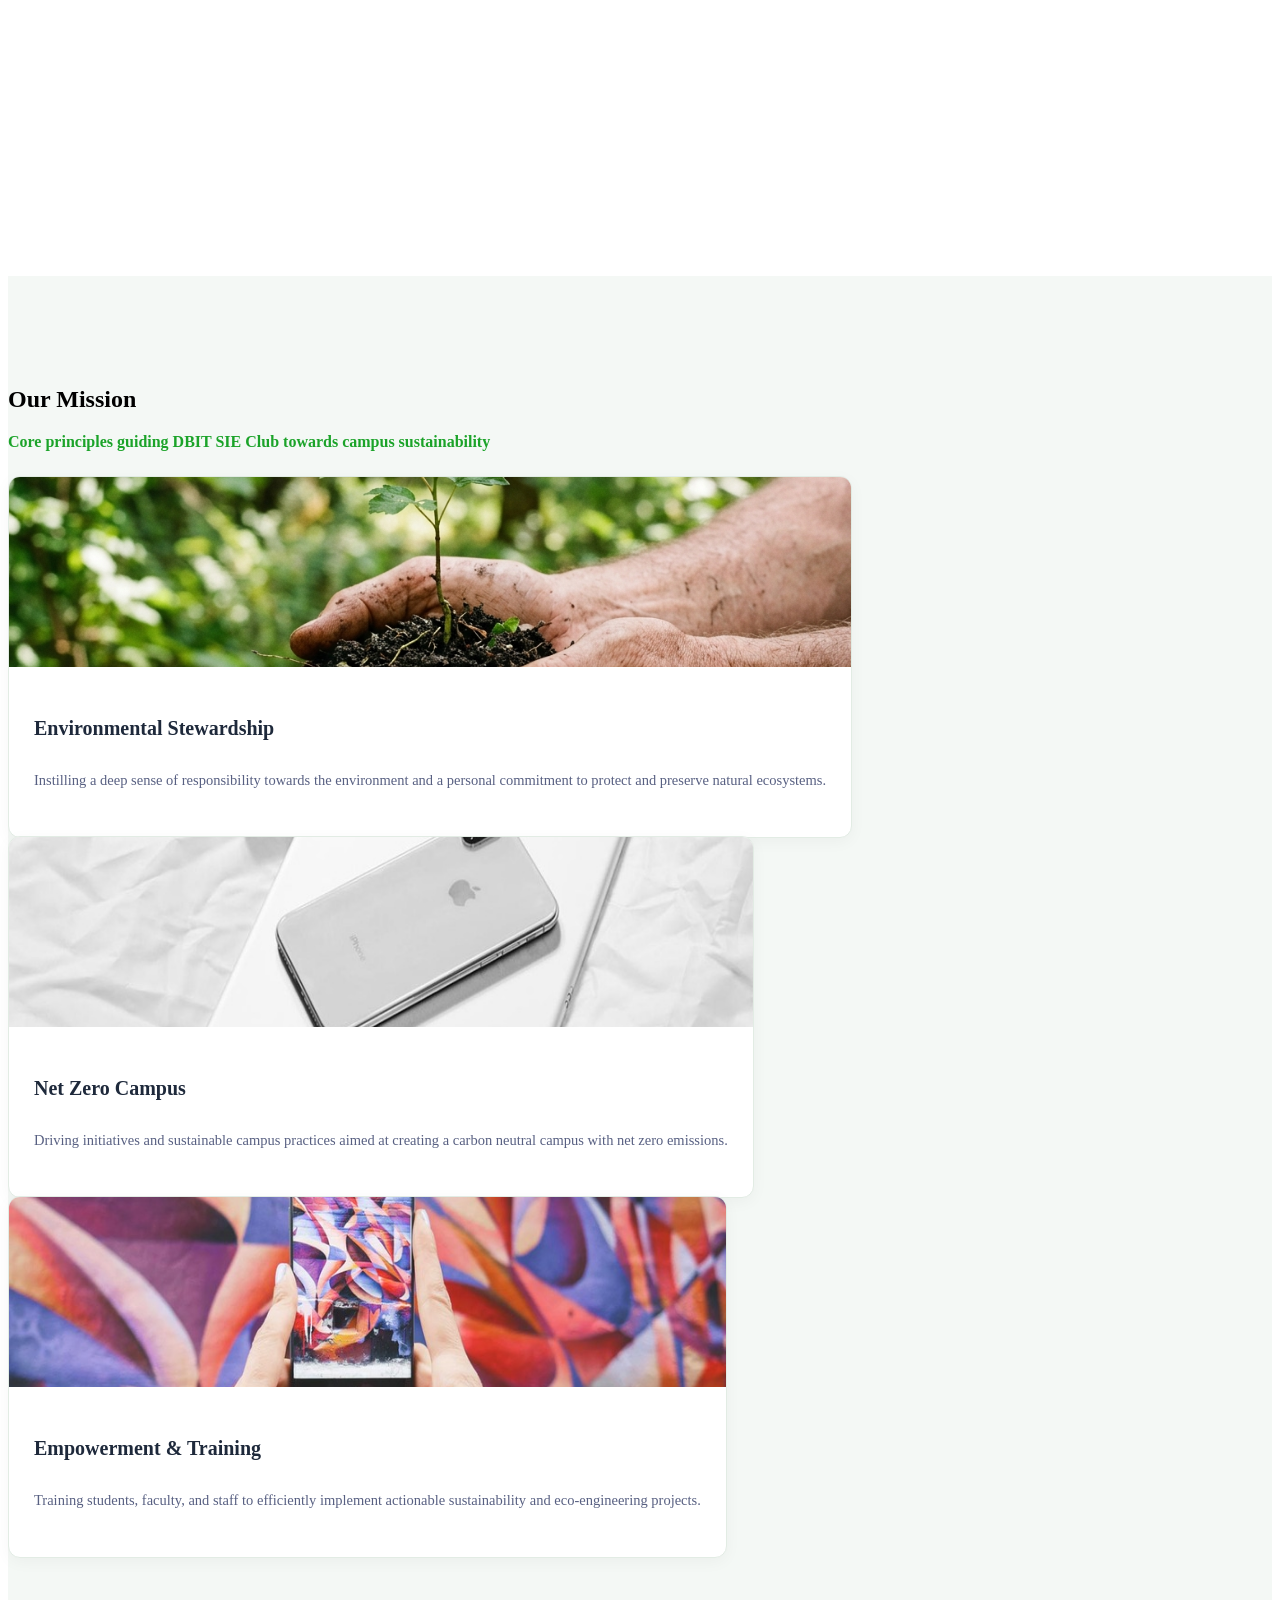
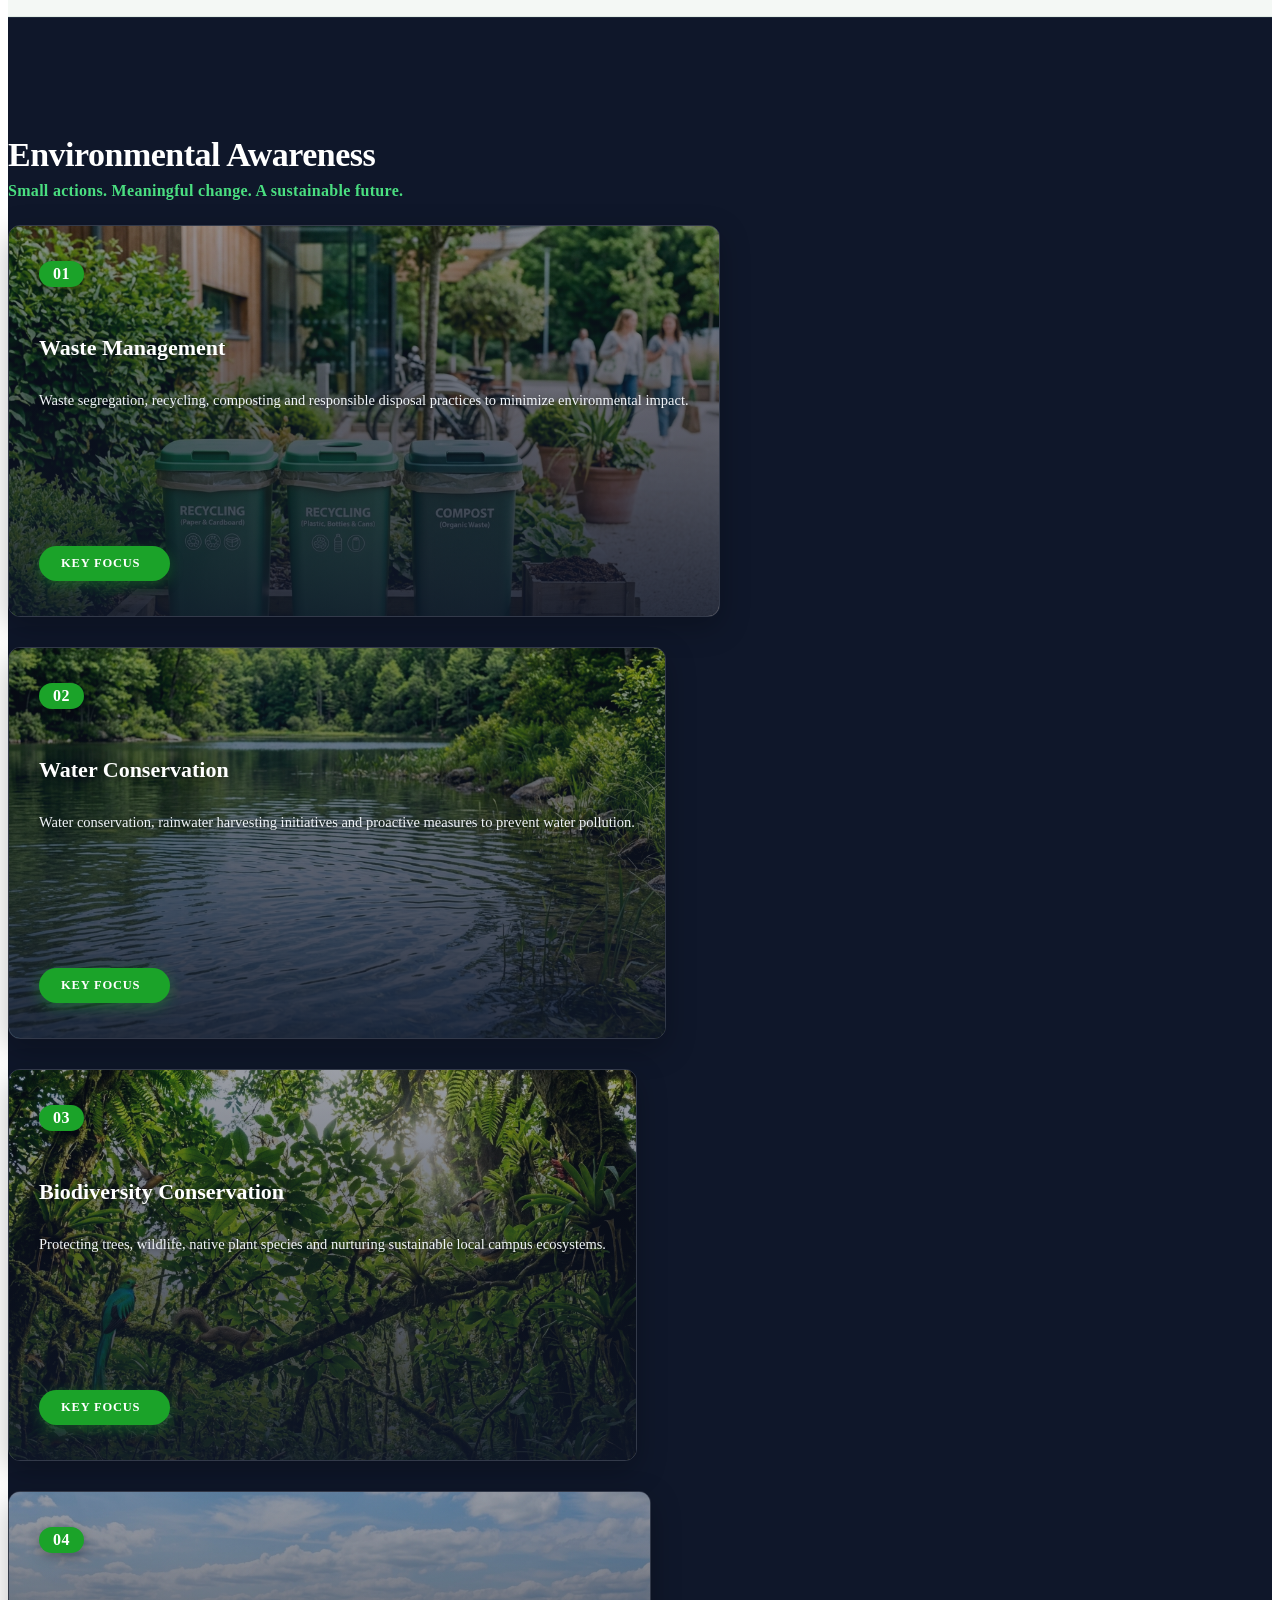
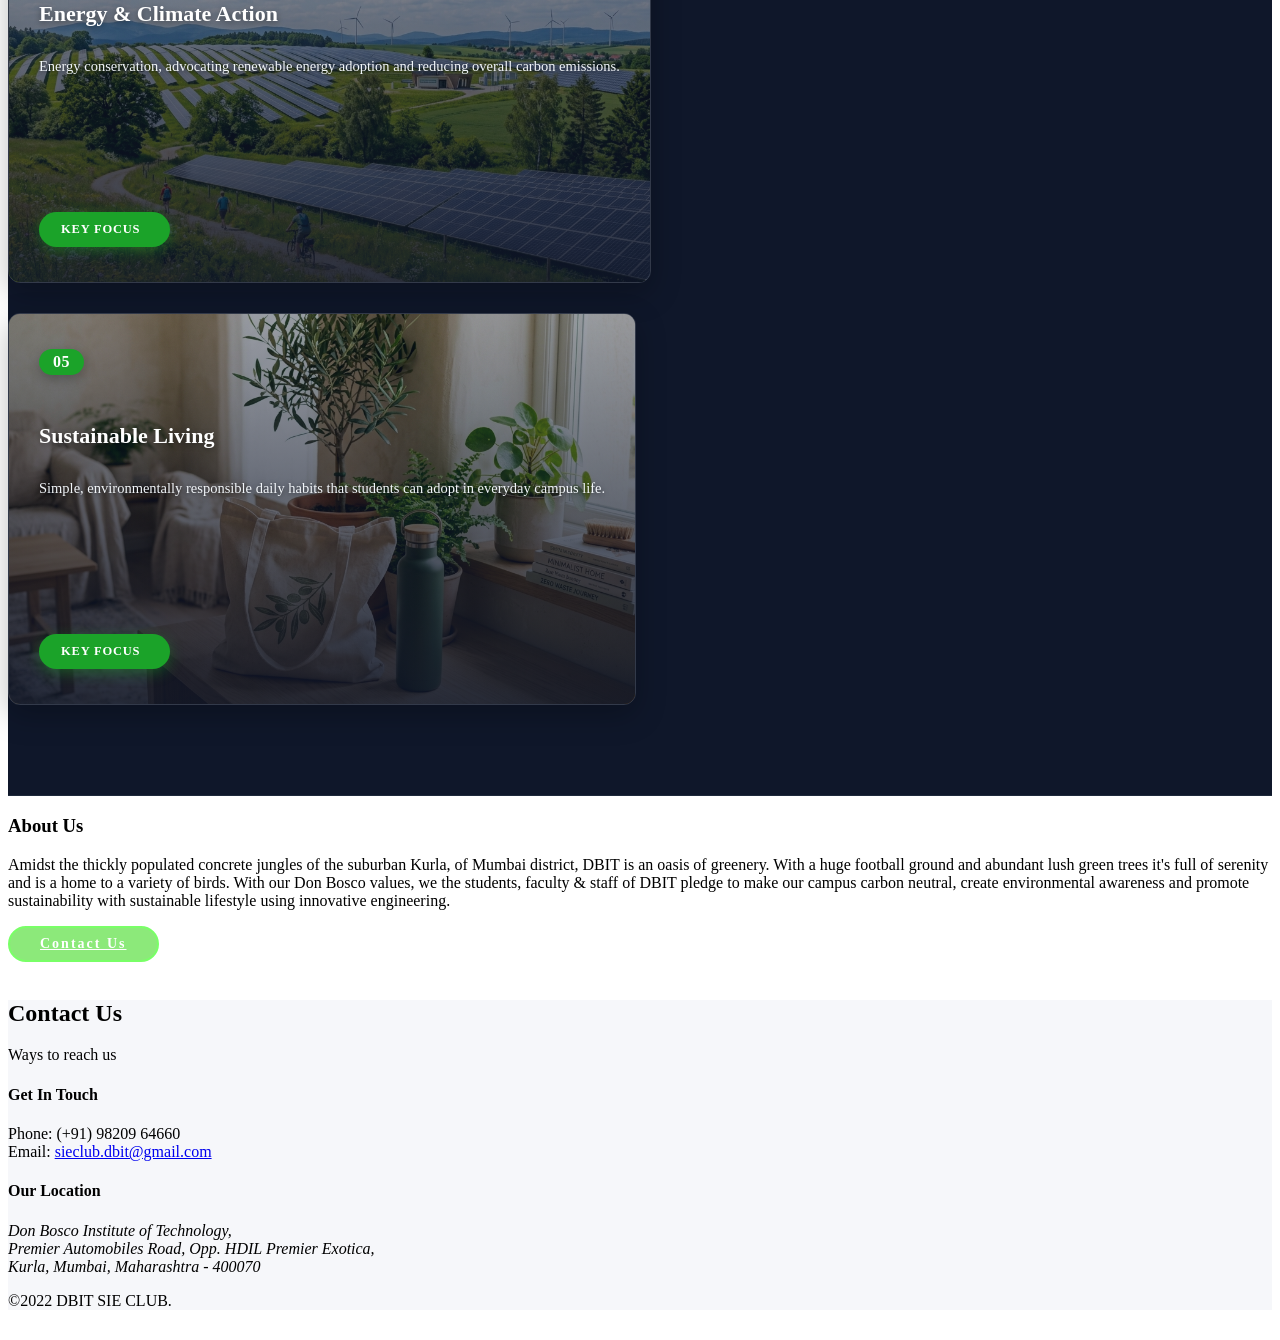
==== index.html @ 9385c391 "Add environmental awareness section and update SIE design" ====
<!doctype html>
<html lang="en">

<head>
    <meta charset="UTF-8">
    <meta http-equiv="X-UA-Compatible" content="IE=edge">
    <meta name="viewport" content="width=device-width, initial-scale=1">
    <meta name="description" content="Official Website of DBIT SIE, Don Bosco Institute of Technology, Mumbai" />
    <meta name="keywords"
        content="DBIT, SIE, sie , Don Bosco, Institute, Technology, Mumbai, Engineering, Social Innovation, Environment Club, Eco-Friendly Practices, Green Campus, Environmental Conservation" />

    <title>Home - DBIT SIE CLUB</title>

    <link rel="shortcut icon" type="image/ico" href="assets/img/Logo-sie.png" />

    <link rel="preconnect" href="https://fonts.googleapis.com">
    <link rel="preconnect" href="https://fonts.gstatic.com" crossorigin>
    <link href="https://fonts.googleapis.com/css2?family=Inter:wght@300;400;500;600;700&family=Outfit:wght@500;600;700;800&display=swap" rel="stylesheet">

    <link href="assets/css/plugins.css" rel="stylesheet">
    <link href="assets/css/plugins/bx-slider.css" rel="stylesheet">
    <link href="assets/css/theme.css" rel="stylesheet">
    <link href="assets/css/icons.css" rel="stylesheet">

    <link href="style.css" rel="stylesheet">
    <link href="assets/css/responsive.css" rel="stylesheet">

    <script src="assets/js/vendor/modernizr-2.8.3.min.js"></script>

</head>

<body class="home-three" data-spy="scroll" data-target=".mainmenu-area" data-offset="90">

    <div class="preeloader">
        <div class="preloader-spinner"></div>
    </div>

    <!--SCROLL TO TOP-->
    <a href="#scroolup" class="scrolltotop" aria-label="scroll to top button"><i class="fa fa-long-arrow-up"></i></a>

    <!--START TOP AREA-->
    <header class="top-area" id="home">
        <div class="header-top-area" id="scroolup">
            <!--MAINMENU AREA-->
            <div class="mainmenu-area" id="mainmenu-area">
                <div class="mainmenu-area-bg"></div>
                <nav class="navbar">
                    <div class="container">
                        <div class="row">
                            <div class="col-4 navbar-header">
                                <a href="#home" class="navbar-brand-logo">
                                    <img src="assets/img/sie-official-logo.png" alt="SIE DBIT Logo" class="nav-logo-img">
                                    <span class="nav-brand-text">SIE CLUB</span>
                                </a>
                            </div>
                            <div class="col-8 mainmenu-and-right-button ">
                                <div id="main-nav" class="stellarnav">
                                    <ul id="nav" class="nav navbar-nav">
                                        <li class="active"><a href="#home">Home</a></li>
                                        <li><a href="#awareness">Awareness</a></li>
                                        <li><a href="#about">About</a></li>
                                        <!-- <li><a href="#features">Service</a></li>
                                        <li><a href="#about">About Us</a></li>
                                        <li><a href="#pricing">Pricing</a></li>
                                        <li><a href="#news">Blog</a></li>
                                        <li><a href="#">Pages</a>
                                            <ul>
                                                <li><a href="blog.html">BLog</a></li>
                                                <li><a href="single-blog.html">Single Blog</a></li>
                                            </ul>
                                        </li> -->
                                    </ul>
                                </div>

                            </div>
                        </div>

                    </div>
                </nav>
            </div>
            <!--END MAINMENU AREA END-->
        </div>
        <div id="home" class="welcome-text-area white">
            <div class="area-bg"></div>
            <div class="welcome-area">
                <div class="container">
                    <div class="row flex-v-center">
                        <div class="col-md-7 col-lg-6 col-sm-12 col-xs-12">
                            <div class="welcome-text">
                                <div class="home-button mt60 mb40 xs-mt40 wow fadeInUp" data-wow-delay="0.2s">
                                    <img src="assets/img/DBIT.webp" alt="SevaTech Logo" style="width: 20%;">
                                    <!-- <a class="left" href="#">Get a Free Website Audit</a> -->
                                </div>
                                <h1 class="wow fadeInUp" data-wow-delay="0.3s" style="margin-bottom: 10px;">Social Innovation for Environment</h1>
                                <p class="wow fadeInUp" data-wow-delay="0.4s">To instill a sense of responsibility for the environment and a personal commitment to protect and preserve the environment.</p>

                            </div>
                        </div>
                    </div>
                </div>
                <div class="right-layer wow fadeInRight">
                    <img src="assets/img/home/home-mockup-3.png" alt="">
                </div>
            </div>
        </div>
    </header>
    <!--END TOP AREA-->

    <!--FEATURES TOP AREA-->
    <section class="features-top-area padding-top-100-70 wow fadeIn" id="features">
        <div class="container">
            <div class="row">
                <div class="col-md-8 col-lg-8 col-md-offset-2 col-lg-offset-2 col-sm-12 col-xs-12">
                    <div class="area-title text-center">
                        <h2>Our Mission</h2>
                        <p class="mission-subtitle">Core principles guiding DBIT SIE Club towards campus sustainability</p>
                    </div>
                </div>
            </div>
            <div class="row mission-grid">
                <div class="col-md-4 col-lg-4 col-sm-6 col-xs-12">
                    <div class="mission-card wow fadeInUp" data-wow-delay="0.1s">
                        <div class="mission-card-img">
                            <img src="assets/img/mission-stewardship-bg.png" alt="Environmental Stewardship - Plant Protection & Soil Care">
                        </div>
                        <div class="mission-card-body">
                            <h3 class="mission-pillar-title">Environmental Stewardship</h3>
                            <p class="mission-desc">Instilling a deep sense of responsibility towards the environment and a personal commitment to protect and preserve natural ecosystems.</p>
                        </div>
                    </div>
                </div>
                <div class="col-md-4 col-lg-4 col-sm-6 col-xs-12">
                    <div class="mission-card wow fadeInUp" data-wow-delay="0.2s">
                        <div class="mission-card-img">
                            <img src="assets/img/mission-netzero-campus.jpg" alt="Net Zero Campus - Carbon Neutral Green Campus">
                        </div>
                        <div class="mission-card-body">
                            <h3 class="mission-pillar-title">Net Zero Campus</h3>
                            <p class="mission-desc">Driving initiatives and sustainable campus practices aimed at creating a carbon neutral campus with net zero emissions.</p>
                        </div>
                    </div>
                </div>
                <div class="col-md-4 col-lg-4 col-sm-6 col-xs-12">
                    <div class="mission-card wow fadeInUp" data-wow-delay="0.3s">
                        <div class="mission-card-img">
                            <img src="assets/img/mission-training.jpg" alt="Empowerment & Training - Sustainability Projects & Training">
                        </div>
                        <div class="mission-card-body">
                            <h3 class="mission-pillar-title">Empowerment &amp; Training</h3>
                            <p class="mission-desc">Training students, faculty, and staff to efficiently implement actionable sustainability and eco-engineering projects.</p>
                        </div>
                    </div>
                </div>
            </div>
        </div>
    </section>
    <!--FEATURES TOP AREA END-->

    <!-- ENVIRONMENTAL AWARENESS SECTION -->
    <section class="awareness-area padding-top-100-70 wow fadeIn" id="awareness" aria-labelledby="awareness-title">
        <div class="container">
            <div class="row">
                <div class="col-md-8 col-lg-8 col-md-offset-2 col-lg-offset-2 col-sm-12 col-xs-12">
                    <div class="area-title text-center awareness-header">
                        <h2 id="awareness-title">Environmental Awareness</h2>
                        <p class="awareness-subtitle">Small actions. Meaningful change. A sustainable future.</p>
                    </div>
                </div>
            </div>
            <div class="row awareness-grid">
                <!-- 01 Waste Management -->
                <div class="col-md-4 col-sm-6 col-xs-12 awareness-col">
                    <div class="awareness-card wow fadeInUp" data-wow-delay="0.1s">
                        <div class="awareness-card-bg" style="background-image: url('assets/img/waste-management-bg.png');"></div>
                        <div class="awareness-card-overlay"></div>
                        <div class="awareness-card-top">
                            <span class="awareness-number">01</span>
                        </div>
                        <div class="awareness-content">
                            <h3 class="awareness-title">Waste Management</h3>
                            <p class="awareness-desc">Waste segregation, recycling, composting and responsible disposal practices to minimize environmental impact.</p>
                        </div>
                        <a href="#awareness-modal" class="awareness-footer awareness-modal-trigger" data-title="Waste Management" data-desc="Waste segregation, recycling, composting and responsible disposal practices to minimize environmental impact." data-actions="Source segregation into wet, dry &amp; e-waste|Campus organic waste composting initiative|E-waste collection &amp; recycling drives|Single-use plastic reduction policy">
                            <span>KEY FOCUS</span>
                            <i class="fa fa-long-arrow-right" aria-hidden="true"></i>
                        </a>
                    </div>
                </div>

                <!-- 02 Water Conservation -->
                <div class="col-md-4 col-sm-6 col-xs-12 awareness-col">
                    <div class="awareness-card wow fadeInUp" data-wow-delay="0.2s">
                        <div class="awareness-card-bg" style="background-image: url('assets/img/water-conservation-bg.png');"></div>
                        <div class="awareness-card-overlay"></div>
                        <div class="awareness-card-top">
                            <span class="awareness-number">02</span>
                        </div>
                        <div class="awareness-content">
                            <h3 class="awareness-title">Water Conservation</h3>
                            <p class="awareness-desc">Water conservation, rainwater harvesting initiatives and proactive measures to prevent water pollution.</p>
                        </div>
                        <a href="#awareness-modal" class="awareness-footer awareness-modal-trigger" data-title="Water Conservation" data-desc="Water conservation, rainwater harvesting initiatives and proactive measures to prevent water pollution." data-actions="Rainwater harvesting across campus buildings|Tap aerator installations to reduce flow wastage|Leakage reporting &amp; swift plumbing maintenance|Clean water protection &amp; pollution prevention">
                            <span>KEY FOCUS</span>
                            <i class="fa fa-long-arrow-right" aria-hidden="true"></i>
                        </a>
                    </div>
                </div>

                <!-- 03 Biodiversity Conservation -->
                <div class="col-md-4 col-sm-6 col-xs-12 awareness-col">
                    <div class="awareness-card wow fadeInUp" data-wow-delay="0.3s">
                        <div class="awareness-card-bg" style="background-image: url('assets/img/biodiversity-bg.png');"></div>
                        <div class="awareness-card-overlay"></div>
                        <div class="awareness-card-top">
                            <span class="awareness-number">03</span>
                        </div>
                        <div class="awareness-content">
                            <h3 class="awareness-title">Biodiversity Conservation</h3>
                            <p class="awareness-desc">Protecting trees, wildlife, native plant species and nurturing sustainable local campus ecosystems.</p>
                        </div>
                        <a href="#awareness-modal" class="awareness-footer awareness-modal-trigger" data-title="Biodiversity Conservation" data-desc="Protecting trees, wildlife, native plant species and nurturing sustainable local campus ecosystems." data-actions="Mapping and census of campus flora &amp; fauna|Nurturing native plant species &amp; green cover|Campus bird &amp; urban wildlife protection|Seasonal tree plantation &amp; soil care">
                            <span>KEY FOCUS</span>
                            <i class="fa fa-long-arrow-right" aria-hidden="true"></i>
                        </a>
                    </div>
                </div>

                <!-- 04 Energy & Climate Action -->
                <div class="col-md-6 col-sm-6 col-xs-12 awareness-col">
                    <div class="awareness-card wow fadeInUp" data-wow-delay="0.4s">
                        <div class="awareness-card-bg" style="background-image: url('assets/img/energy-climate-bg.png');"></div>
                        <div class="awareness-card-overlay"></div>
                        <div class="awareness-card-top">
                            <span class="awareness-number">04</span>
                        </div>
                        <div class="awareness-content">
                            <h3 class="awareness-title">Energy &amp; Climate Action</h3>
                            <p class="awareness-desc">Energy conservation, advocating renewable energy adoption and reducing overall carbon emissions.</p>
                        </div>
                        <a href="#awareness-modal" class="awareness-footer awareness-modal-trigger" data-title="Energy &amp; Climate Action" data-desc="Energy conservation, advocating renewable energy adoption and reducing overall carbon emissions." data-actions="Transition to energy-efficient LED campus lighting|Solar power generation &amp; renewable integration|Smart power management in classrooms &amp; labs|Promoting net-zero carbon campus habits">
                            <span>KEY FOCUS</span>
                            <i class="fa fa-long-arrow-right" aria-hidden="true"></i>
                        </a>
                    </div>
                </div>

                <!-- 05 Sustainable Living -->
                <div class="col-md-6 col-sm-6 col-xs-12 awareness-col">
                    <div class="awareness-card wow fadeInUp" data-wow-delay="0.5s">
                        <div class="awareness-card-bg" style="background-image: url('assets/img/sustainable-living-bg.png');"></div>
                        <div class="awareness-card-overlay"></div>
                        <div class="awareness-card-top">
                            <span class="awareness-number">05</span>
                        </div>
                        <div class="awareness-content">
                            <h3 class="awareness-title">Sustainable Living</h3>
                            <p class="awareness-desc">Simple, environmentally responsible daily habits that students can adopt in everyday campus life.</p>
                        </div>
                        <a href="#awareness-modal" class="awareness-footer awareness-modal-trigger" data-title="Sustainable Living" data-desc="Simple, environmentally responsible daily habits that students can adopt in everyday campus life." data-actions="Carrying reusable water bottles &amp; cloth bags|Digital-first paperless documentation practice|Walking &amp; public transportation promotion|Eco-conscious daily student habits">
                            <span>KEY FOCUS</span>
                            <i class="fa fa-long-arrow-right" aria-hidden="true"></i>
                        </a>
                    </div>
                </div>
            </div>
        </div>
    </section>
    <!-- ENVIRONMENTAL AWARENESS SECTION END -->

    <!-- AWARENESS DETAIL MODAL -->
    <div id="awareness-modal" class="awareness-modal-overlay" aria-hidden="true">
        <div class="awareness-modal-box">
            <button type="button" class="awareness-modal-close" aria-label="Close modal">&times;</button>
            <span class="awareness-modal-badge">SIE ACTION FOCUS</span>
            <h3 id="modal-topic-title" class="awareness-modal-title">Topic Title</h3>
            <p id="modal-topic-desc" class="awareness-modal-desc">Topic description...</p>
            <div class="awareness-modal-actions">
                <h4>Core Focus Areas:</h4>
                <ul id="modal-topic-actions-list">
                    <!-- Populated dynamically via JS -->
                </ul>
            </div>
            <div class="awareness-modal-footer">
                <button type="button" class="read-more awareness-modal-close-btn">Close Details</button>
            </div>
        </div>
    </div>
    <!-- AWARENESS DETAIL MODAL END -->

    <!--ABOUT AREA-->
    <section class="about-area padding-top sky-gray-bg wow fadeIn" id="about">
        <div class="about-bottom-area">
            <div class="container">
                <div class="row flex-v-center">
                    <div class="col-md-6 col-lg-6 col-sm-12 col-xs-12">
                        <div class="about-content xs-mb50">
                            <h3 class="mb30">About Us</h3>
                            <p> Amidst the thickly populated concrete jungles of
                                the suburban Kurla, of Mumbai district, DBIT is
                                an oasis of greenery. With a huge football ground
                                and abundant lush green trees it's full of serenity
                                and is a home to a variety of birds. With our Don
                                Bosco values, we the students, faculty & staff of
                                DBIT pledge to make our campus carbon neutral,
                                create environmental awareness and promote
                                sustainability with sustainable lifestyle using
                                innovative engineering.
                            </p>
                            <a href="mailto:sieclub.dbit@gmail.com" class="read-more mt30 inline-block">Contact Us</a>
                        </div>
                    </div>
                    <div class="col-md-6 col-xs-12">
                        <div class="about-mockup sm-mt50">
                            <img src="assets/img/about/about-5.png" alt="">
                        </div>
                    </div>
                </div>
            </div>
        </div>
    </section>
    <!--ABOUT AREA END-->

    <!--PRICING AREA AREA-->
    <!-- <section class="pricing-area padding-top wow fadeIn" id="pricing">
        <div class="container">
            <div class="row">
                <div class="col-md-6 col-lg-6 col-md-offset-3 col-lg-offset-3 col-sm-12 col-xs-12">
                    <div class="area-title text-center">
                        <h2>Simple Pricing</h2>
                        <p>Over 55% of returns are in-effect just exchanges. Identify these opportunities in customer
                            behavior.</p>
                    </div>
                </div>
            </div>
            <div class="row">
                <div class="col-md-4 col-lg-4 col-sm-6 col-xs-12">
                    <div class="single-price-three sm-mb30 xs-mb30 wow fadeInUp" data-wow-delay="0.1s">
                        <div class="price-hidding">
                            <h3>Basic</h3>
                        </div>
                        <div class="price-rate">
                            <h3 class="font42">$49.99
                                <sub>/month</sub>
                            </h3>
                        </div>
                        <div class="price-details mb20">
                            <ul>
                                <li><i class="fa fa-check"></i> 120 Key Words Optimized</li>
                                <li><i class="fa fa-check"></i> Keyword Research and Analysis</li>
                                <li><i class="fa fa-check"></i> 24/7 Support Team</li>
                                <li><i class="fa fa-check"></i> OKR Program Reports</li>
                                <li><i class="fa fa-check"></i> Web site Analysis</li>
                                <li><i class="fa fa-check"></i> Content Optimization</li>
                            </ul>
                        </div>
                        <div class="price-button font14">
                            <a href="#" class="purchase-button">Get Started</a>
                        </div>
                    </div>
                </div>
                <div class="col-md-4 col-lg-4 col-sm-6 col-xs-12">
                    <div class="single-price-three sm-mb30 xs-mb30 wow fadeInUp" data-wow-delay="0.2s">
                        <div class="price-hidding">
                            <h3>Standard</h3>
                        </div>
                        <div class="price-rate">
                            <h3 class="font42">$29.99
                                <sub>/month</sub>
                            </h3>
                        </div>
                        <div class="price-details mb20">
                            <ul>
                                <li><i class="fa fa-check"></i> 120 Key Words Optimized</li>
                                <li><i class="fa fa-check"></i> Keyword Research and Analysis</li>
                                <li><i class="fa fa-check"></i> 24/7 Support Team</li>
                                <li><i class="fa fa-check"></i> OKR Program Reports</li>
                                <li><i class="fa fa-check"></i> Web site Analysis</li>
                                <li><i class="fa fa-check"></i> Content Optimization</li>
                            </ul>
                        </div>
                        <div class="price-button font14">
                            <a href="#" class="purchase-button">Get Started</a>
                        </div>
                    </div>
                </div>
                <div class="col-md-4 col-lg-4 col-sm-6 col-xs-12">
                    <div class="single-price-three wow fadeInUp" data-wow-delay="0.1s">
                        <div class="price-hidding">
                            <h3>Business</h3>
                        </div>
                        <div class="price-rate">
                            <h3 class="font42">$49.99
                                <sub>/month</sub>
                            </h3>
                        </div>
                        <div class="price-details mb20">
                            <ul>
                                <li><i class="fa fa-check"></i> 120 Key Words Optimized</li>
                                <li><i class="fa fa-check"></i> Keyword Research and Analysis</li>
                                <li><i class="fa fa-check"></i> 24/7 Support Team</li>
                                <li><i class="fa fa-check"></i> OKR Program Reports</li>
                                <li><i class="fa fa-check"></i> Web site Analysis</li>
                                <li><i class="fa fa-check"></i> Content Optimization</li>
                            </ul>
                        </div>
                        <div class="price-button font14">
                            <a href="#" class="purchase-button">Get Started</a>
                        </div>
                    </div>
                </div>
                <div class="col-md-4 col-lg-4 col-sm-6 col-xs-12 visible-sm">
                    <div class="single-price-three wow fadeInUp" data-wow-delay="0.2s">
                        <div class="price-hidding">
                            <h3>Premium</h3>
                        </div>
                        <div class="price-rate">
                            <h3 class="font42">$99.99
                                <sub>/month</sub>
                            </h3>
                        </div>
                        <div class="price-details mb20">
                            <ul>
                                <li><i class="fa fa-check"></i> 120 Key Words Optimized</li>
                                <li><i class="fa fa-check"></i> Keyword Research and Analysis</li>
                                <li><i class="fa fa-check"></i> 24/7 Support Team</li>
                                <li><i class="fa fa-check"></i> OKR Program Reports</li>
                                <li><i class="fa fa-check"></i> Web site Analysis</li>
                                <li><i class="fa fa-check"></i> Content Optimization</li>
                            </ul>
                        </div>
                        <div class="price-button font14">
                            <a href="#" class="purchase-button">Get Started</a>
                        </div>
                    </div>
                </div>
            </div>
        </div>
    </section> -->
    <!--PRICING AREA AREA END-->



    <!--BLOG AREA-->
    <!-- <section class="blog-area padding-100-50 wow fadeIn" id="news">
        <div class="container">
            <div class="row">
                <div class="col-md-6 col-lg-6 col-md-offset-3 col-lg-offset-3 col-sm-12 col-xs-12">
                    <div class="area-title text-center">
                        <h2>Our Projects</h2>
                        <p>These are some of the projects we undertook as volunteers</p>
                    </div>
                </div>
            </div>
            <div class="row">
                <div class="col-md-6 col-lg-6 col-sm-12 col-xs-12">
                    <div class="single-blog-item mb50 shadow">
                        <div class="blog-thumb">
                            <img src="assets/img/ywca.webp" alt="YWCA">

                        </div>
                        <div class="blog-details padding30">
                            <p class="blog-meta font12"><span>Mobile App Development</span></p>
                            <h3 class="blog-title mt10" style="margin-bottom: 5px;"><span>YWCA of Bombay - Official
                                    App</span></h3>
                            <a href='https://play.google.com/store/apps/details?id=com.sevatech.ywca&pcampaignid=pcampaignidMKT-Other-global-all-co-prtnr-py-PartBadge-Mar2515-1'
                                target="_blank"><img alt='Get it on Google Play'
                                    src='https://play.google.com/intl/en_us/badges/static/images/badges/en_badge_web_generic.png'
                                    style="width: 40%;margin: 0;" /></a>
                        </div>
                    </div>
                </div>
                <div class="col-md-6 col-lg-6 col-sm-12 col-xs-12">
                    <div class="single-blog-item mb50 shadow">
                        <div class="blog-thumb">
                            <img src="assets/img/shelterSS.webp" alt="Shelter Don Bosco">
                        </div>
                        <div class="blog-details padding30">
                            <p class="blog-meta font12"><span>Website Development</span></p>
                            <h3 class="blog-title mt10"><span>Shelter Don Bosco - Official Website</span></h3>
                            <a href="http://shelterdonbosco.org/" target="_blank">
                                <span class="read-more">Visit Website</span></a>
                        </div>
                    </div>
                </div>

            </div>
            <div class="row">
                <div class="col-md-6 col-lg-6 col-sm-12 col-xs-12">
                    <div class="single-blog-item mb50 shadow">
                        <div class="blog-thumb">
                            <img src="assets/img/apbct.webp" alt="Shelter Don Bosco">
                        </div>
                        <div class="blog-details padding30">
                            <p class="blog-meta font12"><span>Website Development</span></p>
                            <h3 class="blog-title mt10"><span>Anti Plastic Brigade - Official Website</span></h3>
                            <a href="https://anti-plasticbrigade.com/" target="_blank"><span class="read-more">Visit
                                    Website</span></a>
                        </div>
                    </div>
                </div>
                <div class="col-md-6 col-lg-6 col-sm-12 col-xs-12">
                    <div class="single-blog-item mb50 shadow">
                        <div class="blog-thumb">
                            <img src="assets/img/aakar.webp" alt="Shelter Don Bosco">
                        </div>
                        <div class="blog-details padding30">
                            <p class="blog-meta font12"><span>Website Development</span></p>
                            <h3 class="blog-title mt10"><span>Aakar Mumbai NGO - Official Website</span></h3>
                            <a href="https://aakarmumbai.org/" target="_blank"><span class="read-more">Visit
                                    Website</span></a>
                        </div>
                    </div>
                </div>

            </div>
        </div>
    </section> -->



    <!--BLOG AREA END-->

    <!--CLIENT AREA-->
    <!-- <section class="client-area padding-bottom wow fadeIn">
        <div class="container">
            <div class="row">
                <div class="col-md-8 col-lg-8 col-md-offset-2 col-lg-offset-2 col-sm-12 col-xs-12">
                    <div class="area-title text-center">
                        <p>Proudly worked with</p>
                    </div>
                </div>
            </div>
            <div class="row">
                <div class="col-md-12">
                    <div class="client-list client-slider">
                        <div class="single-client"><img src="assets/img/client/client-6.webp" alt=""></div>
                        <div class="single-client"><img src="assets/img/client/client-7.webp" alt=""></div>
                        <div class="single-client"><img src="assets/img/client/client-8.webp" alt=""></div>
                        <div class="single-client"><img src="assets/img/client/client-9.webp" alt=""></div>
                        <div class="single-client"><img src="assets/img/client/client-10.webp" alt=""></div>
                        <div class="single-client"><img src="assets/img/client/client-11.webp" alt=""></div>
                        <div class="single-client"><img src="assets/img/client/client-12.webp" alt=""></div>
                        <div class="single-client"><img src="assets/img/client/client-13.webp" alt=""></div>
                    </div>
                </div>
            </div>
        </div>
    </section> -->
    <!--CLIENT AREA END-->

    <!--FOOER AREA-->
    <footer class="footer-area sky-gray-bg relative wow fadeIn white">
        <div class="area-bg"></div>
        <div class="footer-top-area section-padding relative">
            <div class="area-bg"></div>
            <div class="container">
                <div class="row">
                    <div class="col-md-6 col-lg-6 col-md-offset-3 col-lg-offset-3 col-sm-12 col-xs-12">
                        <div class="area-title text-center">
                            <h2>Contact Us</h2>
                            <p>Ways to reach us</p>
                        </div>
                    </div>
                </div>
                <div class="row text-center">
                    <div class="col-sm-6">
                        <div class="contact-detail-box">
                            <i class="fa fa-th fa-3x text-colored" style="margin-bottom: 20px;"></i>
                            <h4>Get In Touch</h4>
                            Phone: (+91) 98209 64660<br>
                            Email: <a href="mailto:sieclub.dbit@gmail.com" class="text-muted">sieclub.dbit@gmail.com</a>
                        </div>
                    </div><!-- end col -->

                    <div class="col-sm-6">
                        <div class="contact-detail-box">
                            <i class="fa fa-map-marker fa-3x text-colored" style="margin-bottom: 20px;"></i>
                            <h4>Our Location</h4>

                            <address>
                            
                                Don Bosco Institute of Technology, <br>
                                Premier Automobiles Road, Opp. HDIL Premier Exotica, <br>
                                Kurla, Mumbai, Maharashtra - 400070<br>
                            </address>
                        </div>
                    </div><!-- end col -->

                    <!-- <div class="col-sm-4">
                        <div class="contact-detail-box">
                            <i class="fa fa-book fa-3x text-colored" style="margin-bottom: 20px;"></i>
                            <h4>24x7 Support</h4>

                            <p>Industry's standard dummy text.</p>
                            <h4 class="text-muted">1234 567 890</h4>
                        </div>
                    </div> -->

                </div>
                <div class="row">
                    <div class="col-md-8 col-md-offset-2">

                    </div>
                </div>
            </div>
        </div>
        <div class="footer-bottom-area">
            <div class="container">
                <!-- <div class="row" style="padding-top: 50px;">
                    <div class="col-md-4 col-xs-12 sm-center xs-center sm-mb50 xs-mb50">
                        <div class="footer-logo mb50">
                            <a href="#"><img src="assets/img/2.webp" alt=""></a>
                        </div>
                        <div class="footer-about">
                            <p><b>Improving Lives through Technology!</b></p>
                            <p>At DBIT SevaTech we provide technology services that will take your
                                organization to newer heights.</p>
                        </div>
                    </div>
                    <div class="col-md-7 col-md-offset-1 col-xs-12">
                        <div class="row">
                            <div class="col-md-4 col-sm-4 col-xs-12">
                                <div class="single-footer-widget">
                                    <h4>Pages</h4>
                                    <ul>
                                        <li><a href="#">How we work</a></li>
                                        <li><a href="#">About us</a></li>
                                        <li><a href="#">Contact us</a></li>
                                        <li><a href="#">Media</a></li>
                                    </ul>
                                </div>
                            </div>
                            <div class="col-md-4 col-sm-4 col-xs-12">
                                <div class="single-footer-widget">
                                    <h4>Service</h4>
                                    <ul>
                                        <li><a href="#">Content Writing</a></li>
                                        <li><a href="#">Link Building</a></li>
                                        <li><a href="#">Content Optimization</a></li>
                                        <li><a href="#">Keyword Planning</a></li>
                                        <li><a href="#">Website analysis</a></li>
                                    </ul>
                                </div>
                            </div>
                            <div class="col-md-4 col-sm-4 col-xs-12">
                                <div class="single-footer-widget">
                                    <h4>Legal</h4>
                                    <ul>
                                        <li><a href="#">Terms of Service</a></li>
                                        <li><a href="#">Security Policy</a></li>
                                        <li><a href="#">Privacy Policy</a></li>
                                        <li><a href="#">Media</a></li>
                                    </ul>
                                </div>
                            </div>
                        </div>
                    </div>
                </div> -->
                <div class="row" style="margin-bottom: 30px;">
                    <div class="col-md-12">
                        <div class="footer-copyright center">
                            <p>&copy;2022 DBIT SIE CLUB.</p>
                        </div>
                    </div>
                </div>
            </div>
        </div>
    </footer>
    <!--FOOER AREA END-->

    <!--====== SCRIPTS JS ======-->
    <script src="assets/js/vendor/jquery-1.12.4.min.js"></script>
    <!-- <script src="https://code.jquery.com/jquery-3.6.0.slim.min.js"></script> -->
    <script src="assets/js/vendor/bootstrap.min.js"></script>

    <!--====== PLUGINS JS ======-->
    <script src="assets/js/vendor/jquery.easing.1.3.js"></script>
    <script src="assets/js/vendor/jquery-migrate-1.2.1.min.js"></script>
    <script src="assets/js/vendor/jquery.appear.js"></script>
    <script src="assets/js/owl.carousel.min.js"></script>
    <script src="assets/js/swiper.min.js"></script>
    <script src="assets/js/jquery.bxslider.min.js"></script>
    <script src="assets/js/jquery.parallax-scroll.js"></script>
    <script src="assets/js/stellar.js"></script>
    <script src="assets/js/wow.min.js"></script>
    <script src="assets/js/stellarnav.min.js"></script>
    <script src="assets/js/placeholdem.min.js"></script>
    <script src="assets/js/jquery.sticky.js"></script>

    <!--===== ACTIVE JS=====-->
    <script src="assets/js/main.js"></script>
    <script>
        $(document).on('ready', function () {
            $('.testimonials-slider .slider').bxSlider({
                // adaptiveHeight: true,
                auto: false,
                controls: true,
                nextText: '<i class="fa fa-long-arrow-right"></i>',
                prevText: '<i class="fa fa-long-arrow-left"></i>',
                mode: 'fade',
                pause: 3000,
                speed: 500,
                pager: true,
                pagerCustom: '#testimonials-slider-pager'
            });
        })

        // Environmental Awareness Modal Interaction
        document.addEventListener('DOMContentLoaded', function () {
            var triggers = document.querySelectorAll('.awareness-modal-trigger');
            var modal = document.getElementById('awareness-modal');
            if (!modal) return;

            var modalTitle = document.getElementById('modal-topic-title');
            var modalDesc = document.getElementById('modal-topic-desc');
            var modalList = document.getElementById('modal-topic-actions-list');
            var closeBtns = document.querySelectorAll('.awareness-modal-close, .awareness-modal-close-btn');

            triggers.forEach(function (btn) {
                btn.addEventListener('click', function (e) {
                    e.preventDefault();
                    var title = btn.getAttribute('data-title');
                    var desc = btn.getAttribute('data-desc');
                    var actionsRaw = btn.getAttribute('data-actions') || '';
                    var actions = actionsRaw.split('|');

                    if (modalTitle) modalTitle.textContent = title;
                    if (modalDesc) modalDesc.textContent = desc;

                    if (modalList) {
                        modalList.innerHTML = '';
                        actions.forEach(function (act) {
                            if (act.trim()) {
                                var li = document.createElement('li');
                                li.innerHTML = '<i class="fa fa-check-circle" aria-hidden="true"></i> <span>' + act.trim() + '</span>';
                                modalList.appendChild(li);
                            }
                        });
                    }

                    modal.classList.add('active');
                    modal.setAttribute('aria-hidden', 'false');
                });
            });

            closeBtns.forEach(function (btn) {
                btn.addEventListener('click', function () {
                    modal.classList.remove('active');
                    modal.setAttribute('aria-hidden', 'true');
                });
            });

            modal.addEventListener('click', function (e) {
                if (e.target === modal) {
                    modal.classList.remove('active');
                    modal.setAttribute('aria-hidden', 'true');
                }
            });
        });
    </script>
</body>

</html>
---- style.css ----
/*--------------------------------------------------------------------------------------

----------------------------------------------------------------------------------------
    1. TOP AREA
        2.1. WELCOME TEXT AREA
    2. ABOUT AREA
    3. SERVICE AREA
    4. CLIENT AREA
    5. TESTMONIAL AREA
    6. PRICE AERA
    7. BLOG AREA
    8. CONTACT AREA
    9. FOOTER AREA
    10. SCROLL TO TOP AREA
    11. BLOG PAGE
    12. HOME TWO
    13. TESTMONIAL STYLE TWO
----------------------------------------------------------------------------------------*/
/*----------------------------
    1.1. WELCOME TEXT AREA
------------------------------*/

.welcome-text-area .area-bg::before {
    background: url(assets/img/home/01.webp) no-repeat scroll top right / cover;
    width: 50%;
    left: auto;
    right: 0;
}

.right-layer {
    position: absolute;
    width: 39%;
}

.home-two .welcome-text h1 {
    font-size: 58px;
    letter-spacing: 0;
}

/*---------------------------
    2. ABOUT AREA
----------------------------*/


.about-area .area-bg {
    background: rgba(0, 0, 0, 0) url("assets/img/home/02.webp") no-repeat scroll left top / 50% auto;
}

.about-content ul {
    list-style: outside none none;
    margin: 0;
    padding: 0;
}

.about-content ul li {
    margin-bottom: 20px;
    padding-left: 50px;
    position: relative;
}

.about-content ul li i {
    background: rgba(41, 59, 167, 0.3) none repeat scroll 0 0;
    border-radius: 50%;
    color: #ffffff;
    height: 30px;
    left: 0;
    padding-top: 6px;
    position: absolute;
    text-align: center;
    top: 5px;
    width: 30px;
}

.read-more {
    background: #8ce97a none repeat scroll 0 0;
    border: 2px solid #79ff67;
    border-radius: 50px;
    color: #ffffff;
    display: inline-block;
    font-size: 14px;
    font-weight: 700;
    letter-spacing: 2px;
    padding: 8px 30px;
    text-transform: capitalize;
}

.read-more:hover {
    background: #ffffff none repeat scroll 0 0;
    color: #2b2b2b;
}

/*--------------------------------
    3. SERVICE AREA
---------------------------------*/
.box-img-icon {
    height: 70px;
    width: 70px;
}

.box-img-icon img {
    max-height: 100%;
    max-width: 100%;
}

/*---------------------------
    4. CLIENT AREA
---------------------------*/
.client-area .area-title {
    margin-bottom: 30px;
}

.client-slider.owl-carousel .owl-item img {
    margin: 0 auto;
    max-width: 100%;
    width: auto;
}

.single-client {
    -webkit-box-align: center;
    -ms-flex-align: center;
    align-items: center;
    display: -webkit-box;
    display: -ms-flexbox;
    display: flex;
    height: 70px;
}

.client-slider .owl-nav > div,
.blog-slider .owl-nav > div {
    background: #334d88 none repeat scroll 0 0;
    border-radius: 50%;
    color: #fff;
    display: inline-block;
    font-size: 20px;
    height: 35px;
    left: 0;
    opacity: 0;
    padding-top: 4px;
    position: absolute;
    text-align: center;
    top: 50%;
    -webkit-transform: translateY(-50%);
    transform: translateY(-50%);
    -webkit-transition: all 0.3s ease 0s;
    transition: all 0.3s ease 0s;
    width: 35px;
}

.client-slider .owl-nav > div.owl-next,
.blog-slider .owl-nav > div.owl-next {
    left: auto;
    right: 0;
}

.client-slider .owl-nav > div:hover,
.blog-slider .owl-nav > div:hover {
    background: #ff7467 none repeat scroll 0 0;
}

.client-slider:hover .owl-nav > div,
.blog-slider:hover .owl-nav > div {
    opacity: 1;
}

/*---------------------------------
    5. TESTMONIAL AREA
----------------------------------*/

.testmonial-area .area-bg {
    background: rgba(0, 0, 0, 0) url("assets/img/home/03.webp") no-repeat scroll right top / 22% auto;
}

.single-testmonial-two {
    background: #ffffff none repeat scroll 0 0;
    border-radius: 10px;
    -webkit-box-shadow: 0 0 15px #f7f7fc;
    box-shadow: 0 0 15px #f7f7fc;
    margin: 5px 0;
    padding: 20px;
    position: relative;
    text-align: left !important;
}

.testmonial-quote {
    bottom: 20px;
    position: absolute;
    right: 20px;
}

.testmonial-quote::after {
    color: #FF7467;
    font-family: fontawesome;
    font-size: 41px;
    line-height: 1;
    opacity: 0.5;
    position: absolute;
    bottom: 16px;
    content: "\f10e";
    right: 20px;
}

.author-name-image {
    display: -webkit-box;
    display: -ms-flexbox;
    display: flex;
    -webkit-box-orient: vertical;
    -webkit-box-direction: normal;
    -ms-flex-direction: column;
    flex-direction: column;
    height: 80px;
    -webkit-box-pack: center;
    -ms-flex-pack: center;
    justify-content: center;
    padding-left: 90px;
}

.author-img {
    border-radius: 50%;
    height: 70px;
    left: 0;
    overflow: hidden;
    position: absolute;
    top: 0;
    width: 70px;
}

.author-name-image h4 {
    margin-bottom: 0;
}

.testmonial-slider.owl-carousel {
    overflow: hidden;
}

.testmonial-area .owl-nav > div {
    background: #334d88 none repeat scroll 0 0;
    border-radius: 50%;
    color: #ffffff;
    font-size: 30px;
    height: 40px;
    left: -30px;
    opacity: 0;
    padding-top: 4px;
    position: absolute;
    text-align: center;
    top: 30%;
    -webkit-transition: all 0.3s ease 0s;
    transition: all 0.3s ease 0s;
    visibility: hidden;
    width: 40px;
}

.testmonial-area .owl-nav > div.owl-next {
    left: auto;
    right: -30px;
}

.testmonial-area .owl-nav > div:hover {
    background: #FF7467 none repeat scroll 0 0;
}

.owl-carousel:hover .owl-nav > div.owl-next {
    opacity: 1;
    right: 0;
    visibility: visible;
}

.owl-carousel:hover .owl-nav > div.owl-prev {
    left: 0;
    opacity: 1;
    visibility: visible;
}

/*.testmonial-area .owl-controls {
    height: 20px;
    margin-top: 30px;
}*/

.testmonial-area .owl-dots {
    left: 50%;
    position: absolute;
    -webkit-transform: translateX(-50%);
    transform: translateX(-50%);
}

.testmonial-area .owl-dots > div {
    border: 1px solid #586082;
    border-radius: 50%;
    display: inline-block;
    height: 15px;
    margin: 0 5px;
    -webkit-transition: all 0.3s ease 0s;
    transition: all 0.3s ease 0s;
    width: 15px;
}

.testmonial-area .owl-dots > div.active {
    background: #FF7467 none repeat scroll 0 0;
    border-color: #FF7467;
}

/*---------------------------------
    6. PRICE AERA
-----------------------------------*/

.single-price-two {
    background: #ffffff none repeat scroll 0 0;
    opacity: 0.5;
    padding: 30px;
    position: relative;
    -webkit-transition: all 0.3s ease 0s;
    transition: all 0.3s ease 0s;
    width: 300px;
}

.owl-item.center.active .single-price-two {
    -webkit-box-shadow: 0 0 20px #f8f8fc;
    box-shadow: 0 0 20px #f8f8fc;
    opacity: 1;
    z-index: 9;
    text-align: left;
}

.swiper-slide-active .single-price-two {
    -webkit-box-shadow: 0 0 20px #f8f8fc;
    box-shadow: 0 0 20px #f8f8fc;
    opacity: 1;
    z-index: 9;
    text-align: left;
}

.single-price {
    border: 1px solid #f7f9fc;
    overflow: hidden;
    position: relative;
    z-index: 1;
}

.single-price .area-bg {
    z-index: -1;
}

.pricing-area .row > .col-md-4:first-child .single-price-two {
    left: 80px;
}

.pricing-area .row > .col-md-4:last-child .single-price-two {
    right: 80px;
}

.single-price:hover .area-bg::after,
.single-price.active .area-bg::after {
    opacity: 1;
    -webkit-transition: all 0.3s ease 0s;
    transition: all 0.3s ease 0s;
}

.single-price:hover .price-hidding h3,
.single-price.active .price-hidding h3 {
    color: #ffffff;
    text-shadow: 1px 2px 1px #FF7467;
}

.price-hidding h3,
.price-rate h3 {
    color: #FF7467;
}

.price-rate h3 sub,
.price-rate h3 sup {
    font-size: 24px;
    font-weight: 400;
}

.price-rate h3 sub {
    color: #4d557d;
    font-size: 16px;
}

.price-details li {
    margin-bottom: 15px;
}

.price-details li i {
    background: #ffc4be none repeat scroll 0 0;
    border-radius: 50%;
    color: #fff;
    font-size: 12px;
    height: 20px;
    margin-right: 5px;
    padding-top: 3.5px;
    text-align: center;
    width: 20px;
}

.purchase-button {
    background: #FF7467 none repeat scroll 0 0;
    border: 2px solid #FF7467;
    border-radius: 50px;
    color: #ffffff;
    display: inline-block;
    letter-spacing: 1px;
    padding: 8px 30px;
    font-weight: 700;
}

.purchase-button:hover {
    background: transparent;
    border: 2px solid #FF7467;
    color: #FF7467;
}

.single-price:hover .purchase-button,
.single-price.active .purchase-button {
    background: #ffffff none repeat scroll 0 0;
    color: #FF7467;
}

.price-list .owl-nav > div {
    background: #334d88 none repeat scroll 0 0;
    border-radius: 50%;
    color: #ffffff;
    display: inline-block;
    font-size: 20px;
    height: 35px;
    left: 0;
    opacity: 0;
    padding-top: 4px;
    position: absolute;
    text-align: center;
    top: 50%;
    -webkit-transform: translateY(-50%);
    transform: translateY(-50%);
    -webkit-transition: all 0.3s ease 0s;
    transition: all 0.3s ease 0s;
    width: 35px;
}

.price-list .owl-nav > div.owl-next {
    left: auto;
    right: 0;
}

.price-list:hover .owl-nav > div {
    opacity: 1;
}

.price-list .owl-nav > div:hover {
    background: #FF7467 none repeat scroll 0 0;
}

/*--------------------------------
    8. FAQS AREA
---------------------------------*/

.panel.panel-default {
    margin-bottom: 30px;
}

.panel-default > .panel-heading {
    background-color: #ecf1fa;
}

.active .accordion-toggle {
    color: #FF7467;
}

.panel-body {
    border-top: 0;
}

.accordion-toggle .panel-title .fa-angle-down {
    margin-top: 5px;
    -webkit-transition: all 0.3s ease 0s;
    transition: all 0.3s ease 0s;
}

.accordion-toggle.collapsed .panel-title .fa-angle-down {
    -webkit-transform: rotate(-180deg);
    transform: rotate(-180deg);
}

/*--------------------------------
    7. BLOG AREA
----------------------------------*/

.single-blog-item {
    background: #fff none repeat scroll 0 0;
    -webkit-box-shadow: 0 0 5px #F8F8FC;
    box-shadow: 0 0 5px #F8F8FC;
    -webkit-transition: all 0.3s ease 0s;
    transition: all 0.3s ease 0s;
}

.blog-thumb {
    overflow: hidden;
}

.blog-thumb img {
    -webkit-transition: all 0.3s ease 0s;
    transition: all 0.3s ease 0s;
}

.single-blog:hover {
    -webkit-box-shadow: 0 0 20px #ddd;
    box-shadow: 0 0 20px #ddd;
    -webkit-transform: translateY(-5px);
    transform: translateY(-5px);
}

.blog-details h3 {
    font-size: 20px;
    line-height: 1.3;
    margin-bottom: 25px;
}

.blog-meta a {
    opacity: .7;
    margin-right: 15px;
}

.blog-meta a:hover {
    opacity: 1;
}

.blog-details a.readmore {
    display: inline-block;
    letter-spacing: 1px;
}

.single-blog-item .read-more {
    font-weight: 500;
    text-transform: capitalize;
}

.single-blog-item:hover .blog-thumb img {
    opacity: 0.5;
    -webkit-transform: scale(1.3) rotate(10deg);
    transform: scale(1.3) rotate(10deg);
}

.blog-slider div.col-lg-4 {
    padding: 0;
    width: 100%;
}

.row.blog-slider {
    margin: 0;
}

/*---------------------------------
    8. CONTACT AREA
----------------------------------*/

.contact-form-content {
    background: #ffffff none repeat scroll 0 0;
    -webkit-box-shadow: 0 12px 35px rgba(130, 86, 255, 0.3);
    box-shadow: 0 12px 35px rgba(130, 86, 255, 0.3);
    margin-top: -150px;
}

.contact-form input,
.contact-form textarea {
    border: 0 none;
    border-radius: 0;
    -webkit-box-shadow: 0 0 0 1px #cacfda;
    box-shadow: 0 0 0 1px #cacfda;
    -webkit-box-shadow: 0 0 0;
    box-shadow: 0 0 0;
    margin-bottom: 30px;
    min-height: 50px;
    padding: 10px;
    border-bottom: 1px solid;
    color: #ffffff;
    background: transparent;

}

.contact-form input:focus,
.contact-form textarea:focus {
    -webkit-box-shadow: 0 0 0 1px rgba(130, 86, 255, 0.9);
    box-shadow: 0 0 0 1px rgba(130, 86, 255, 0.9);
    -webkit-box-shadow: 0 0 0;
    box-shadow: 0 0 0;
    outline: 0;
}

.contact-form button {
    background: rgba(0, 0, 0, 0) none repeat scroll 0 0;
    border: 2px solid;
    border-radius: 5px;
    color: #FF7467;
    font-size: 14px;
    letter-spacing: 2px;
    padding: 8px 20px;
    text-transform: uppercase;
    -webkit-transition: all 0.3s ease 0s;
    transition: all 0.3s ease 0s;
}

.contact-form button:hover {
    background: #FF7467 none repeat scroll 0 0;
    border-color: #FF7467;
    color: #ffffff;
}


.subscriber-form {
    background: #ffffff none repeat scroll 0 0;
    border: 1px solid #dddddd;
    border-radius: 5px;
    font-size: 18px;
    height: 70px;
    margin-bottom: 50px;
    position: relative;
    text-transform: capitalize;
}

.subscriber-form input {
    background: transparent none repeat scroll 0 0;
    border: 0 none;
    border-radius: 5px;
    color: black;
    height: 100%;
    left: 0;
    letter-spacing: 1px;
    padding: 10px 11% 10px 30px;
    position: absolute;
    top: 0;
    width: 80%;
}

.subscriber-form button {
    background: #FF7467 none repeat scroll 0 0;
    border: 2px solid #FF7467;
    border-radius: 5px;
    color: #ffffff;
    font-size: 14px;
    height: 100%;
    letter-spacing: 2px;
    position: absolute;
    right: 0;
    text-transform: uppercase;
    top: 0;
    -webkit-transition: all 0.3s ease 0s;
    transition: all 0.3s ease 0s;
    width: 150px;
}

.subscriber-form button:hover {
    background: #ffffff none repeat scroll 0 0;
    color: #FF7467;
}

label.mt10 {
    bottom: -52px;
    left: 0;
    position: absolute;
    right: 0;
    text-align: center;
}

label.mt10.valid {
    bottom: 18px;
    color: #FF7467;
    left: 0;
    position: absolute;
    right: 0;
    text-align: center;
}

.contact-area .box-icon {
    border: 2px solid #FF7467;
    border-radius: 50%;
    color: #FF7467;
    display: inline-block;
    font-size: 30px;
    height: 60px;
    padding-top: 14px;
    text-align: center;
    width: 60px;
}

.contact-area .text-icon-box:hover .box-icon {
    background: #FF7467 none repeat scroll 0 0;
    border-color: #FF7467;
    color: #ffffff;
}

/*---------------------------------
    9. FOOTER AREA
----------------------------------*/
.footer-area {
    background: #f6f7fa none repeat scroll 0 0;
}

.price-details > ul,
.single-footer-widget ul {
    list-style: outside none none;
    margin: 0;
    padding: 0;
}

.single-footer-widget li {
    margin-bottom: 5px;
    position: relative;
}

.single-footer-widget a {
    color: #44578E;
}

.single-footer-widget a:hover {
    color: #FF7467;
}

.footer-social-bookmark .social-bookmark li a {
    border: 1px solid;
    border-radius: 50%;
    font-size: 20px;
    height: 40px;
    margin: 0 5px;
    padding-top: 6px;
    text-align: center;
    width: 40px;
}

/*---------------------------------
    10. SCROLL TO TOP AREA
----------------------------------*/

.scrolltotop {
    background: #404873 none repeat scroll 0 0;
    bottom: 20px;
    color: #ffffff;
    display: none;
    font-size: 20px;
    height: 40px;
    padding-top: 8px;
    position: fixed;
    right: 20px;
    text-align: center;
    width: 40px;
    z-index: 9;
}

.scrolltotop:hover {
    background: #FF7467;
    color: #ffffff;
}

/*-----------------------------
    11. BLOG PAGE
------------------------------*/
body.single-page {
    background: rgba(0, 0, 0, 0) url("assets/img/home/01.webp") no-repeat scroll right top / 50% auto;
}

.no-bg {
    background: rgba(0, 0, 0, 0) none repeat scroll 0 0;
}

.top-area.single-page {
    height: 350px;
}

.page-barner-area {
    -webkit-box-align: center;
    -ms-flex-align: center;
    align-items: center;
    display: -webkit-box;
    display: -ms-flexbox;
    display: flex;
    height: 100%;
    width: 100%;
    position: relative;
}

.page-barner-area .area-bg {
    background: rgba(0, 0, 0, 0) url("assest/img/blog-bg.html") no-repeat scroll center center / cover;
}

/*-------------------
    WIDGETS CSS
--------------------*/

.single-sidebar-widgets h3 {
    margin-bottom: 30px;
}

.widget_recent_entries ul {
    list-style: outside none none;
    margin: 0;
    padding: 0;
}

.widget_recent_entries ul li {
    margin-bottom: 20px;
    overflow: hidden;
}

.widget_recent_entries ul li:last-child {
    margin-bottom: 0;
}

.widget_search form {
    background: #f5f8fa none repeat scroll 0 0;
    border: 1px solid #dddddd;
    height: 50px;
    position: relative;
}

.widget_search form input {
    background: rgba(0, 0, 0, 0) none repeat scroll 0 0;
    border: 0 none;
    height: 100%;
    left: 0;
    padding: 15px;
    position: absolute;
    top: 0;
    width: calc(100% - 60px);
}

.widget_search form button {
    background: #FF7467 none repeat scroll 0 0;
    border: 2px solid #FF7467;
    color: #ffffff;
    font-size: 20px;
    height: 100%;
    padding-top: 3px;
    position: absolute;
    right: 0;
    top: 0;
    -webkit-transition: all 0.3s ease 0s;
    transition: all 0.3s ease 0s;
    width: 60px;
}

.widget_search form button:hover {
    background: rgba(0, 0, 0, 0) none repeat scroll 0 0;
    border: 2px solid;
    color: #FF7467;
}

.single-sidebar-widgets ul {
    list-style: outside none none;
    margin: 0;
    padding: 0;
}

.widget_categories ul li {
    border-bottom: 1px solid #dddddd;
    padding: 10px 0;
}

.widget_categories ul li:first-child {
    padding-top: 0;
}

.widget_categories ul li:last-child {
    border-bottom: 0 none;
    padding-bottom: 0;
}

.widget_categories ul li a {
    display: block;
}

.tagcloud a {
    border: 1px solid;
    display: inline-block;
    margin-bottom: 10px;
    margin-right: 10px;
    padding: 5px 10px;
}

.tagcloud a:hover {
    background: #FF7467 none repeat scroll 0 0;
    border-color: #FF7467;
    color: #ffffff;
}

blockquote {
    background: #f5f8fa none repeat scroll 0 0;
    margin: 30px 0;
}

.share-and-tags ul {
    list-style: outside none none;
    margin: 0;
    padding: 0;
}

.share-and-tags ul li a {
    border: 1px solid;
    border-radius: 5px;
    display: inline-block;
    margin-left: 10px;
    min-width: 35px;
    padding: 5px 10px;
    text-align: center;
}

.share-and-tags ul li a:hover {
    background: #FF7467 none repeat scroll 0 0;
    border-color: #FF7467;
    color: #ffffff;
}

.share-and-tags ul li:first-child a {
    margin-left: 0;
}

/*--------------------
    COMMENT BOX CSS
-----------------------*/

.comment-area ul {
    list-style: outside none none;
}

.comment-area li.comment {
    margin-bottom: 30px;
}

ul.children {
    margin-top: 30px;
}

.comment-area li.comment:last-child {
    margin-bottom: 0;
}

.comment-author {
    border-radius: 50%;
    -webkit-box-shadow: 0 0 5px;
    box-shadow: 0 0 5px;
    height: 100px;
    left: 0;
    overflow: hidden;
    position: absolute;
    top: 0;
    width: 100px;
}

.comments-meta {
    margin-bottom: 10px;
}

.comments-meta h4 {
    margin-bottom: 0;
    font-weight: 500;
}

.reply-comment {
    position: absolute;
    right: 0;
    top: 0;
}

.comments-details {
    padding-left: 110px;
    position: relative;
}

.comment-box form input,
.comment-box form textarea,
.comment-box form button {
    max-height: 130px;
    min-height: 40px;
    padding: 10px;
}

.comment-box form button {
    background: #FF7467 none repeat scroll 0 0;
    border: 2px solid #FF7467;
    border-radius: 5px;
    color: #ffffff;
    padding: 8px 20px;
    text-transform: uppercase;
    -webkit-transition: all 0.3s ease 0s;
    transition: all 0.3s ease 0s;
}

.comment-box form button:hover {
    background: rgba(0, 0, 0, 0) none repeat scroll 0 0;
    color: #FF7467;
}

/*-------------------------------
    12. HOME TWO
-------------------------------*/
.home-two .welcome-text-area .area-bg::before {
    background: rgba(0, 0, 0, 0) url("assets/img/home/heaer-bg-2.webp") no-repeat scroll center center / cover;
    width: 100%;
}

.home-two .area-title h2 {
    font-weight: 700;
    line-height: 1.3;
}

.home-two .area-title p {
    color: #90bffb;
    margin-bottom: 10px;
}

.about-mockup-bg img {
    height: 100%;
    width: auto;
}

.about-mockup-bg {
    height: 96%;
    left: 0;
    position: absolute;
    text-align: center;
    top: 0;
    width: 50%;
}

.about-bottom-area .about-mockup-bg {
    left: auto;
    right: 0;
}

.about-mockup-bg {
    height: 96%;
    left: 0;
    position: absolute;
    text-align: center;
    top: 0;
    width: 50%;
}

.home-two a:hover,
.home-two ul#nav li a:hover,
.home-two ul#nav li.active a {
    color: #4694f9;
}

.home-two .login-register ul li a {
    border-radius: 5px;
}

.home-two .read-more,
.home-two .purchase-button,
.home-two .login-register ul li a:hover,
.home-two .login-register ul li:last-child a,
.home-two .home-button a {
    background: #4694f9 none repeat scroll 0 0;
    border-color: #4694f9;
    border-radius: 5px;
    color: #ffffff;
}

.home-two .testmonial-area .owl-nav > div:hover,
.home-two .client-slider .owl-nav > div:hover,
.home-two .blog-slider .owl-nav > div:hover,
.home-two .price-list .owl-nav > div:hover,
.home-two .price-details li i,
.home-two .box-hover-1::before {
    background: #4694f9 none repeat scroll 0 0;
}

.home-two .price-hidding h3,
.home-two .price-rate h3,
.testmonial-quote::after {
    color: #4694f9;
}

.home-two .box-hover-1::before {
    background: #4694f9 none repeat scroll 0 0;
}

.home-two .read-more:hover,
.home-two .purchase-button:hover,
.home-two .home-button a:hover {
    background: transparent;
    color: #4694f9;
    border-color: #4694f9;
}

/*----------------------------
    13. TESTMONIAL STYLE TWO
-------------------------------*/

.testimonials-style-two {
    background: rgba(0, 0, 0, 0) url("assets/img/testmonial-bg.webp") no-repeat scroll left -11px center / 50% 100%;
}

.testimonials-style-two .bx-wrapper {
    -webkit-box-shadow: 0 0 0;
    box-shadow: 0 0 0;
}

.testmonial-style-two {
    margin: 0 auto;
    max-width: 970px;
    padding: 50px 0 0;
    position: relative;
}

.single-testimonials .author-image,
.single-testimonials .author-content {
    display: table-cell;
    vertical-align: middle;
}

.single-testimonials .author-image {
    margin-bottom: 30px;
    width: 400px;
}

.single-testimonials .author-image img {
    border-radius: 50%;
    -webkit-box-shadow: 0 15px 33.6px rgba(70, 148, 249, 0.3);
    box-shadow: 0 15px 33.6px rgba(70, 148, 249, 0.3);
    height: 110px;
    margin-left: auto;
    margin-right: auto;
    max-width: none;
    position: relative;
    top: 0;
    width: 110px;
}

.single-testimonials .author-content img {
    margin-bottom: 20px;
    max-width: 100%;
    width: 60px;
}

.single-testimonials .author-content h3 {
    font-size: 18px;
    margin: 20px 0 5px;
}

.testimonials-slider .bx-wrapper {
    background-color: transparent;
    border: medium none;
    -webkit-box-shadow: none;
    box-shadow: none;
    margin-bottom: 0;
}

.testimonials-slider .bx-wrapper ul.slider {
    margin: 0;
    padding: 0;
}

.testimonials-slider .bx-wrapper .bx-controls-direction {
    text-align: center;
}

.testimonials-slider .bx-wrapper .bx-controls-direction a {
    background-image: none;
    font-size: 27px;
    position: relative;
    text-indent: 0;
    top: 10px;
    -webkit-transition: all 0.4s ease 0s;
    transition: all 0.4s ease 0s;
}

.testimonials-slider .bx-wrapper .bx-controls-direction a:hover {
    color: #4694f9;
}

.testimonials-slider .bx-wrapper .bx-prev {
    left: 0;
    margin-right: 25px;
}

.testimonials-slider .bx-wrapper .bx-next {
    right: 0;
}

#testimonials-slider-pager a.pager-item {
    border-radius: 50%;
    -webkit-box-shadow: 0 0 7px #f1f1f1;
    box-shadow: 0 0 7px #f1f1f1;
    left: 0;
    overflow: hidden;
    position: absolute;
    top: 0;
    width: 70px;
    z-index: 99;
}

#testimonials-slider-pager a.pager-item:nth-child(1) {
    /*left: 33%;
    top: 92%;*/
    left: 30%;
    top: 60%;
}

#testimonials-slider-pager a.pager-item:nth-child(2) {
    left: 18%;
    /*top: 94%;*/
    top: 80%;
}

#testimonials-slider-pager a.pager-item:nth-child(3) {
    left: 2%;
    top: 74%;

}

#testimonials-slider-pager a.pager-item:nth-child(4) {
    left: 0;
    top: 36%;
}

/*#testimonials-slider-pager a.pager-item:nth-child(5) {
    left: 11%;
    top: 18%;
}*/
#testimonials-slider-pager a.pager-item:nth-child(5) {
    left: 11%;
    top: 8%;
}

#testimonials-slider-pager a.pager-item:nth-child(6) {
    left: 25%;
    top: 9%;
}

.testimonials-slider .bx-wrapper .bx-controls-direction {
    margin-top: 20px;
    width: calc(100% - 90px);
}

#testimonials-slider-pager a.pager-item:nth-child(1) {
    display: none;
}

@media (min-width: 768px) and (max-width: 991px) {
    .single-testimonials .author-image {
        width: 350px;
    }

    .testmonial-style-two {
        padding: 0;
    }
}

@media only screen and (max-width: 767px) {

    .single-testimonials .author-image,
    .single-testimonials .author-content {
        display: inherit;
        text-align: center;
        vertical-align: inherit;
    }

    .single-testimonials .author-image {
        margin-bottom: 20px;
        width: auto;
    }

    .testmonial-style-two {
        padding: 0;
    }
}

/*-----------------------------------
    HOME THREE
------------------------------------*/
/*----------------------------
    REPORT AREA
------------------------------*/
.report-form input,
.report-form button {
    background: #ffffff none repeat scroll 0 0;
    border: 0 none;
    border-radius: 5px;
    color: #222222;
    min-height: 50px;
    padding: 10px;
    -webkit-transition: all 0.3s ease 0s;
    transition: all 0.3s ease 0s;
}

.report-form button {
    background: #ff7467 none repeat scroll 0 0;
    color: #ffffff;
    font-weight: 700;
    padding: 10px 20px;
    text-transform: capitalize;
}

.report-form button:hover {
    background: #ffffff none repeat scroll 0 0;
    color: #ff7467;
}

/*----------------------------
    TESTMONIAL FIVE STYLE
-----------------------------*/
.testmonial-style-five .author-content {
    margin-bottom: 50px;
}

.author-content img {
    margin: 0 auto 30px;
}

.testmonial-style-five .author-content h3 {
    font-size: 20px;
    margin-bottom: 5px;
    margin-top: 40px;
}

.testmonial-style-five .single-testmonial-photo {
    border-radius: 50%;
    height: 90px;
    margin: 0 auto;
    opacity: 0.5;
    overflow: hidden;
    -webkit-transition: all 0.3s ease 0s;
    transition: all 0.3s ease 0s;
    width: 90px;
}

.testmonial-style-five .owl-item.center .single-testmonial-photo {
    opacity: 1;
}

.teamslide_nav > div {
    color: #1ba329;
    cursor: pointer;
    display: inline-block;
    font-size: 30px;
    height: 30px;
    left: 0;
    position: absolute;
    text-align: center;
    top: 50%;
    -webkit-transform: translateY(-50%);
    transform: translateY(-50%);
    -webkit-transform-origin: center top 0;
    transform-origin: center top 0;
    -webkit-transition: all 0.3s ease 0s;
    transition: all 0.3s ease 0s;
    z-index: 9;
}

.teamslide_nav > div:hover {
    color: #3a3a3a;
}

.teamslide_nav > div.testi_next {
    left: auto;
    right: 0;
}

.teamslide_nav > div.testi_prev::after,
.teamslide_nav > div.testi_next::before {
    background: #334D88 none repeat scroll 0 0;
    content: "";
    display: inline-block;
    height: 4px;
    position: relative;
    top: -8.5px;
    -webkit-transition: all 0.3s ease 0s;
    transition: all 0.3s ease 0s;
    width: 20px;
}

.teamslide_nav > div:hover::after,
.teamslide_nav > div:hover::before {
    width: 40px;
    background: #FF7467;
}

.home-three .owl-carousel .owl-item img {
    max-width: 100%;
    width: auto;
}

/*--------------------------
    SINGLE PRICE THREE
----------------------------*/
.single-price-three {
    background: #ffffff none repeat scroll 0 0;
    overflow: hidden;
    padding: 30px;
    position: relative;
    -webkit-transition: all 0.3s ease 0s;
    transition: all 0.3s ease 0s;
}

.single-price-three:hover {
    -webkit-box-shadow: 0 0 16px rgba(0, 0, 0, 0.1);
    box-shadow: 0 0 16px rgba(0, 0, 0, 0.1);
}

/*---------------------------
    TEAM STYLE FOUR
----------------------------*/
.single-team-four .member-image {
    margin-bottom: 30px;
    position: relative;
}

.single-team-four .member-image img {
    width: 100%;
}

.single-team-four .member-social-bookmark {
    -webkit-box-align: center;
    -ms-flex-align: center;
    align-items: center;
    background: rgba(0, 0, 0, 0.5) none repeat scroll 0 0;
    bottom: 0;
    display: -webkit-box;
    display: -ms-flexbox;
    display: flex;
    height: 60px;
    -webkit-box-pack: center;
    -ms-flex-pack: center;
    justify-content: center;
    left: 0;
    position: absolute;
    -webkit-transform: scaleY(0);
    transform: scaleY(0);
    -webkit-transform-origin: center bottom 0;
    transform-origin: center bottom 0;
    -webkit-transition: all 0.3s ease 0s;
    transition: all 0.3s ease 0s;
    width: 100%;
}

.single-team-four:hover .member-social-bookmark {
    -webkit-transform: scale(1);
    transform: scale(1);
}

.single-team-four .member-social-bookmark ul {
    list-style: outside none none;
    margin: 0;
    padding: 0;
    text-align: center;
}

.single-team-four .member-social-bookmark ul li {
    display: inline-block;
}

.single-team-four .member-social-bookmark ul li a {
    background: #ffffff none repeat scroll 0 0;
    border-radius: 50%;
    display: block;
    height: 35px;
    padding-top: 5px;
    text-align: center;
    width: 35px;
    color: #222222;
}

.single-team-four .member-social-bookmark ul li a:hover {
    background: #FF7467 none repeat scroll 0 0;
    color: #ffff;
}

.single-team-four .member-details {
    text-align: left;
}

.single-team-four .member-details h4 {
    margin-bottom: 5px;
}

/*-----------------------------*/




/*-----------------------------*/


.home-three .mainmenu-area-bg {
    background: #ffffff none repeat scroll 0 0;
    height: 100%;
    left: 0;
    position: absolute;
    top: 0;
    width: 100%;
}

.home-three .welcome-text-area .area-bg::before {
    background: rgba(0, 0, 0, 0) url("assets/img/home/header-bg-3.png") no-repeat scroll center center / cover;
    left: 0;
    top: 0;
    width: 100%;
}

.report-area .area-bg {
    background: rgba(0, 0, 0, 0) url("assets/img/cta-bg.webp") no-repeat scroll center center / cover;
}

.footer-area .area-bg {
    background: rgba(0, 0, 0, 0) url("assets/img/footer-bg.webp") no-repeat scroll center center / 100% 100%;
}

.footer-top-area .area-bg {
    background: rgba(0, 0, 0, 0) url("assets/img/map-bg.webp") no-repeat scroll center center;
}

/* =========================================
   OUR MISSION ENHANCEMENTS
   ========================================= */

.features-top-area {
    background: #f4f8f5;
    position: relative;
    border-bottom: 1px solid #e2ece4;
}

.mission-subtitle {
    font-size: 16px;
    color: #1ba329;
    font-weight: 600;
    margin-top: 6px;
}

.mission-grid {
    display: flex;
    flex-wrap: wrap;
    margin-top: 25px;
}

.mission-card {
    background: #ffffff;
    border: 1px solid #e2ece4;
    border-radius: 12px;
    padding: 0;
    height: 100%;
    display: flex;
    flex-direction: column;
    transition: all 0.35s cubic-bezier(0.165, 0.84, 0.44, 1);
    position: relative;
    box-shadow: 0 4px 16px rgba(0, 0, 0, 0.04);
    overflow: hidden;
}

.mission-card-img {
    height: 190px;
    width: 100%;
    overflow: hidden;
    position: relative;
}

.mission-card-img img {
    width: 100%;
    height: 100%;
    object-fit: cover;
    transition: transform 0.5s ease;
}

.mission-card-body {
    padding: 28px 25px;
    display: flex;
    flex-direction: column;
    flex-grow: 1;
}

.mission-card:hover {
    transform: translateY(-6px);
    border-color: #8ce97a;
    box-shadow: 0 16px 32px rgba(27, 163, 41, 0.12);
}

.mission-card:hover .mission-card-img img {
    transform: scale(1.08);
}

.mission-pillar-title {
    font-size: 20px;
    font-weight: 700;
    color: #1e293b;
    margin-bottom: 12px;
    line-height: 1.35;
}

.mission-desc {
    font-size: 14.5px;
    color: #586082;
    line-height: 1.65;
}

/* =========================================
   ENVIRONMENTAL AWARENESS SECTION
   ========================================= */

.padding-top-100-70 {
    padding: 90px 0 60px;
}

.awareness-area {
    background: #0f172a;
    position: relative;
    border-top: 1px solid #1e293b;
    border-bottom: 1px solid #1e293b;
}

.awareness-header h2 {
    font-size: 34px;
    font-weight: 800;
    color: #ffffff;
    margin-bottom: 8px;
    letter-spacing: -0.5px;
}

.awareness-subtitle {
    font-size: 16px;
    color: #4ade80;
    font-weight: 600;
    margin-top: 6px;
    letter-spacing: 0.3px;
}

.awareness-grid {
    display: flex;
    flex-wrap: wrap;
    margin-top: 25px;
}

.awareness-col {
    display: flex;
    margin-bottom: 30px;
}

.awareness-card {
    position: relative;
    border-radius: 12px;
    padding: 35px 30px;
    width: 100%;
    min-height: 320px;
    display: flex;
    flex-direction: column;
    justify-content: space-between;
    transition: all 0.4s cubic-bezier(0.165, 0.84, 0.44, 1);
    border: 1px solid rgba(255, 255, 255, 0.15);
    box-shadow: 0 10px 30px rgba(0, 0, 0, 0.25);
    overflow: hidden;
    z-index: 1;
}

/* Vivid Background Image Layer */
.awareness-card-bg {
    position: absolute;
    top: 0;
    left: 0;
    width: 100%;
    height: 100%;
    background-size: cover;
    background-position: center;
    background-repeat: no-repeat;
    transition: transform 0.6s cubic-bezier(0.165, 0.84, 0.44, 1), filter 0.4s ease;
    z-index: -2;
    filter: brightness(0.95) saturate(1.15) contrast(1.05);
}

/* Rich Dark Vignette Overlay for Crisp Legibility */
.awareness-card-overlay {
    position: absolute;
    top: 0;
    left: 0;
    width: 100%;
    height: 100%;
    background: linear-gradient(180deg, rgba(15, 23, 42, 0.4) 0%, rgba(15, 23, 42, 0.88) 100%);
    transition: background 0.4s ease;
    z-index: -1;
}

.awareness-card:hover {
    transform: translateY(-7px);
    border-color: #4ade80;
    box-shadow: 0 20px 40px rgba(34, 197, 94, 0.25);
}

.awareness-card:hover .awareness-card-bg {
    transform: scale(1.08);
    filter: brightness(1.05) saturate(1.25) contrast(1.05);
}

.awareness-card:hover .awareness-card-overlay {
    background: linear-gradient(180deg, rgba(15, 23, 42, 0.25) 0%, rgba(15, 23, 42, 0.82) 100%);
}

.awareness-card-top {
    display: flex;
    align-items: center;
    justify-content: space-between;
    margin-bottom: 25px;
}

.awareness-number {
    font-size: 16px;
    font-weight: 800;
    color: #ffffff;
    background: #1ba329;
    padding: 4px 14px;
    border-radius: 20px;
    letter-spacing: 0.5px;
    box-shadow: 0 4px 12px rgba(0, 0, 0, 0.25);
}

.awareness-content {
    flex-grow: 1;
    display: flex;
    flex-direction: column;
}

.awareness-title {
    font-size: 22px;
    font-weight: 700;
    color: #ffffff;
    margin-bottom: 12px;
    line-height: 1.3;
    text-shadow: 0 2px 6px rgba(0, 0, 0, 0.4);
}

.awareness-desc {
    font-size: 14.5px;
    color: #f1f5f9;
    line-height: 1.65;
    margin-bottom: 25px;
    text-shadow: 0 1px 4px rgba(0, 0, 0, 0.5);
}

.awareness-footer {
    display: inline-flex;
    align-items: center;
    justify-content: center;
    font-size: 12.5px;
    font-weight: 700;
    color: #ffffff;
    background: #1ba329;
    padding: 10px 22px;
    border-radius: 50px;
    letter-spacing: 0.8px;
    text-transform: uppercase;
    margin-top: auto;
    align-self: flex-start;
    text-decoration: none !important;
    cursor: pointer;
    box-shadow: 0 4px 14px rgba(27, 163, 41, 0.4);
    transition: all 0.3s ease;
}

.awareness-footer i {
    margin-left: 8px;
    transition: transform 0.3s ease;
}

.awareness-footer:hover,
.awareness-card:hover .awareness-footer {
    background: #22c55e;
    color: #ffffff;
    box-shadow: 0 6px 20px rgba(34, 197, 94, 0.6);
}

.awareness-card:hover .awareness-footer i {
    transform: translateX(5px);
}

/* =========================================
   AWARENESS DETAIL MODAL
   ========================================= */

.awareness-modal-overlay {
    position: fixed;
    top: 0;
    left: 0;
    width: 100%;
    height: 100%;
    background: rgba(15, 23, 42, 0.75);
    z-index: 999999;
    display: flex;
    align-items: center;
    justify-content: center;
    opacity: 0;
    visibility: hidden;
    transition: all 0.3s ease;
    padding: 20px;
}

.awareness-modal-overlay.active {
    opacity: 1;
    visibility: visible;
}

.awareness-modal-box {
    background: #ffffff;
    border-radius: 14px;
    max-width: 560px;
    width: 100%;
    padding: 38px 32px;
    position: relative;
    box-shadow: 0 25px 50px rgba(0, 0, 0, 0.3);
    transform: translateY(20px);
    transition: transform 0.3s ease;
}

.awareness-modal-overlay.active .awareness-modal-box {
    transform: translateY(0);
}

.awareness-modal-close {
    position: absolute;
    top: 18px;
    right: 22px;
    background: transparent;
    border: none;
    font-size: 28px;
    color: #94a3b8;
    cursor: pointer;
    line-height: 1;
}

.awareness-modal-close:hover {
    color: #1e293b;
}

.awareness-modal-badge {
    display: inline-block;
    background: #eef7f0;
    color: #1ba329;
    font-size: 11px;
    font-weight: 700;
    letter-spacing: 1px;
    padding: 4px 12px;
    border-radius: 20px;
    margin-bottom: 12px;
    text-transform: uppercase;
}

.awareness-modal-title {
    font-size: 24px;
    font-weight: 700;
    color: #0f172a;
    margin-bottom: 12px;
}

.awareness-modal-desc {
    font-size: 15px;
    color: #475569;
    line-height: 1.6;
    margin-bottom: 20px;
}

.awareness-modal-actions h4 {
    font-size: 15px;
    font-weight: 600;
    color: #1e293b;
    margin-bottom: 12px;
}

.awareness-modal-actions ul {
    list-style: none;
    padding: 0;
    margin: 0 0 25px;
}

.awareness-modal-actions ul li {
    font-size: 14px;
    color: #334155;
    padding: 10px 0;
    border-bottom: 1px solid #f1f5f9;
    display: flex;
    align-items: center;
}

.awareness-modal-actions ul li i {
    color: #1ba329;
    margin-right: 12px;
    font-size: 16px;
}

.awareness-modal-footer {
    text-align: right;
}

@media only screen and (max-width: 767px) {
    .awareness-card {
        padding: 26px 22px;
        min-height: 290px;
    }
    .awareness-title {
        font-size: 19px;
    }
    .padding-top-100-70 {
        padding: 60px 0 30px;
    }
    .awareness-modal-box {
        padding: 28px 22px;
    }
}

/* =========================================
   NAVBAR LOGO BRANDING
   ========================================= */

.navbar-brand-logo {
    display: inline-flex;
    align-items: center;
    gap: 10px;
    text-decoration: none !important;
    padding: 4px 0;
}

.nav-logo-img {
    height: 48px;
    width: auto;
    max-width: 48px;
    object-fit: contain;
    transition: transform 0.3s ease;
}

.navbar-brand-logo:hover .nav-logo-img {
    transform: scale(1.08);
}

.nav-brand-text {
    font-size: 24px;
    font-weight: 800;
    color: #1ba329;
    letter-spacing: -0.5px;
    line-height: 1;
}

@media only screen and (max-width: 767px) {
    .nav-logo-img {
        height: 38px;
        max-width: 38px;
    }
    .nav-brand-text {
        font-size: 20px;
    }
}
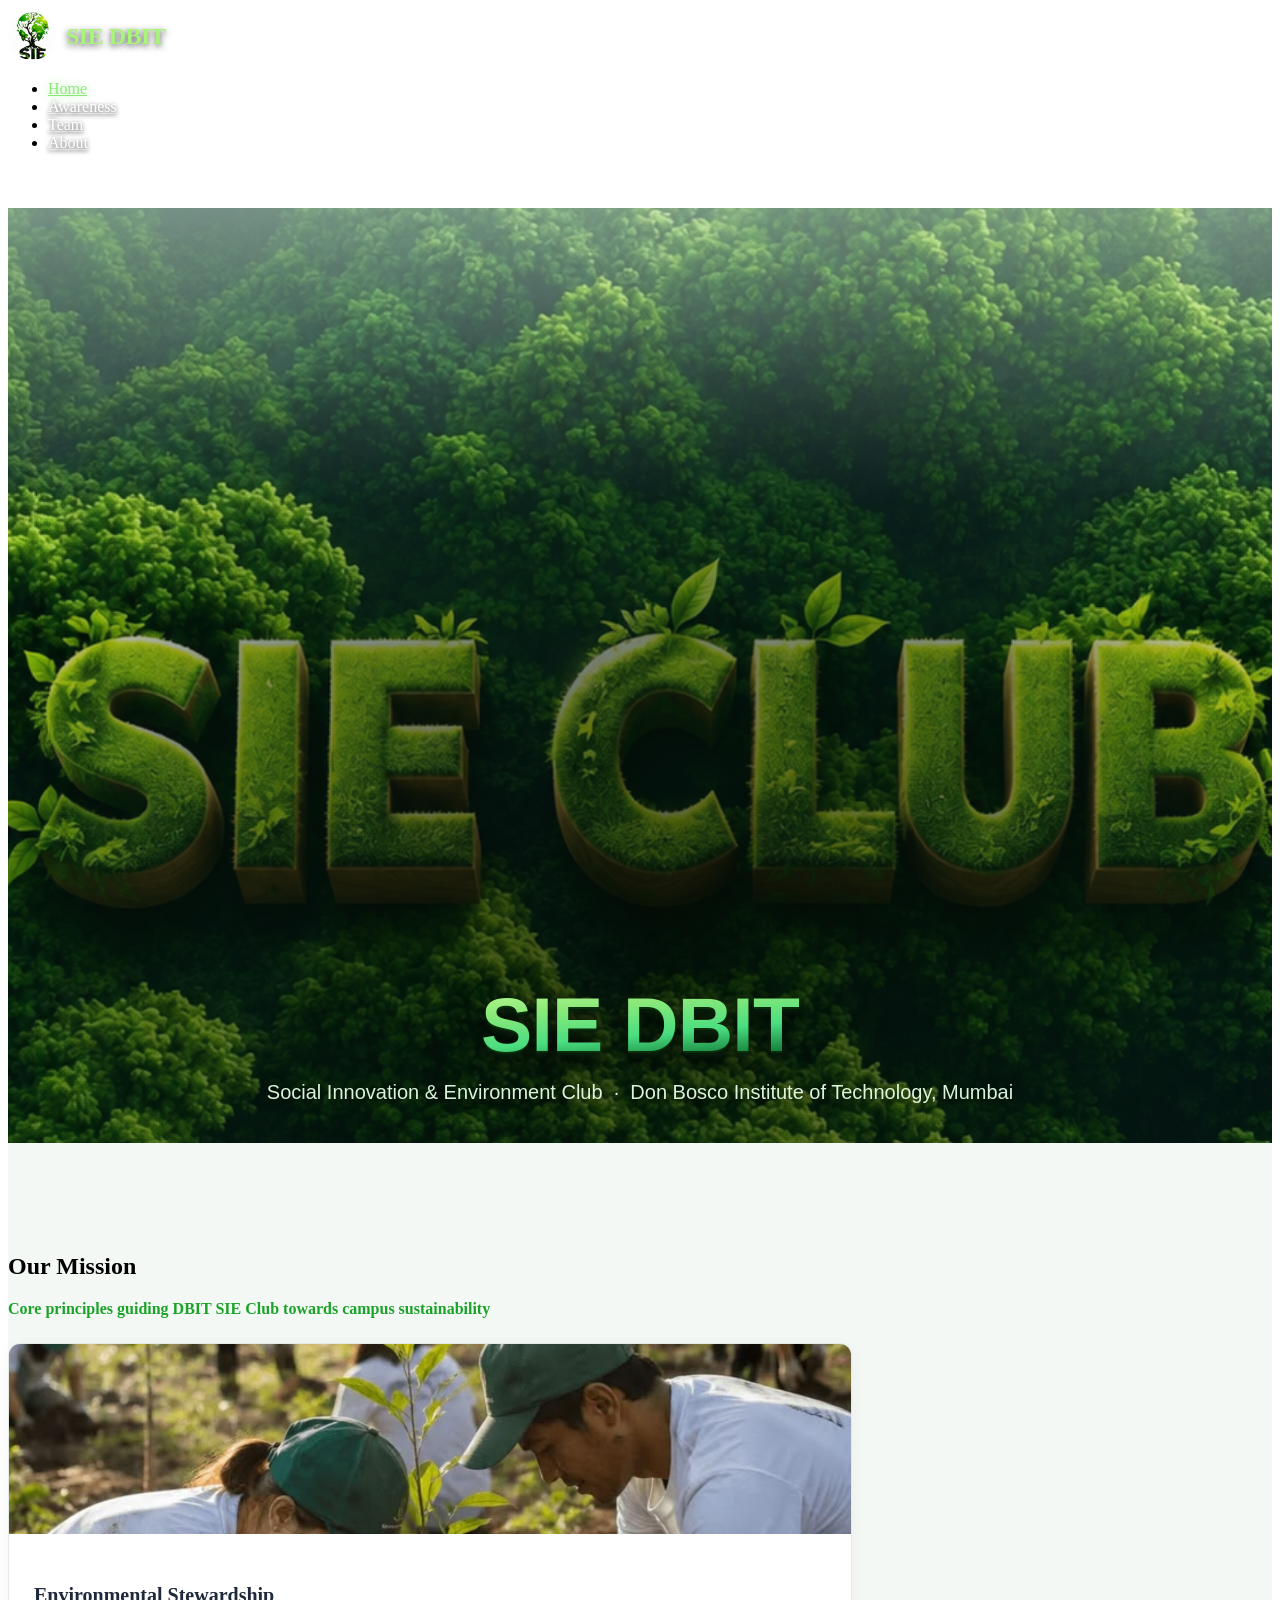
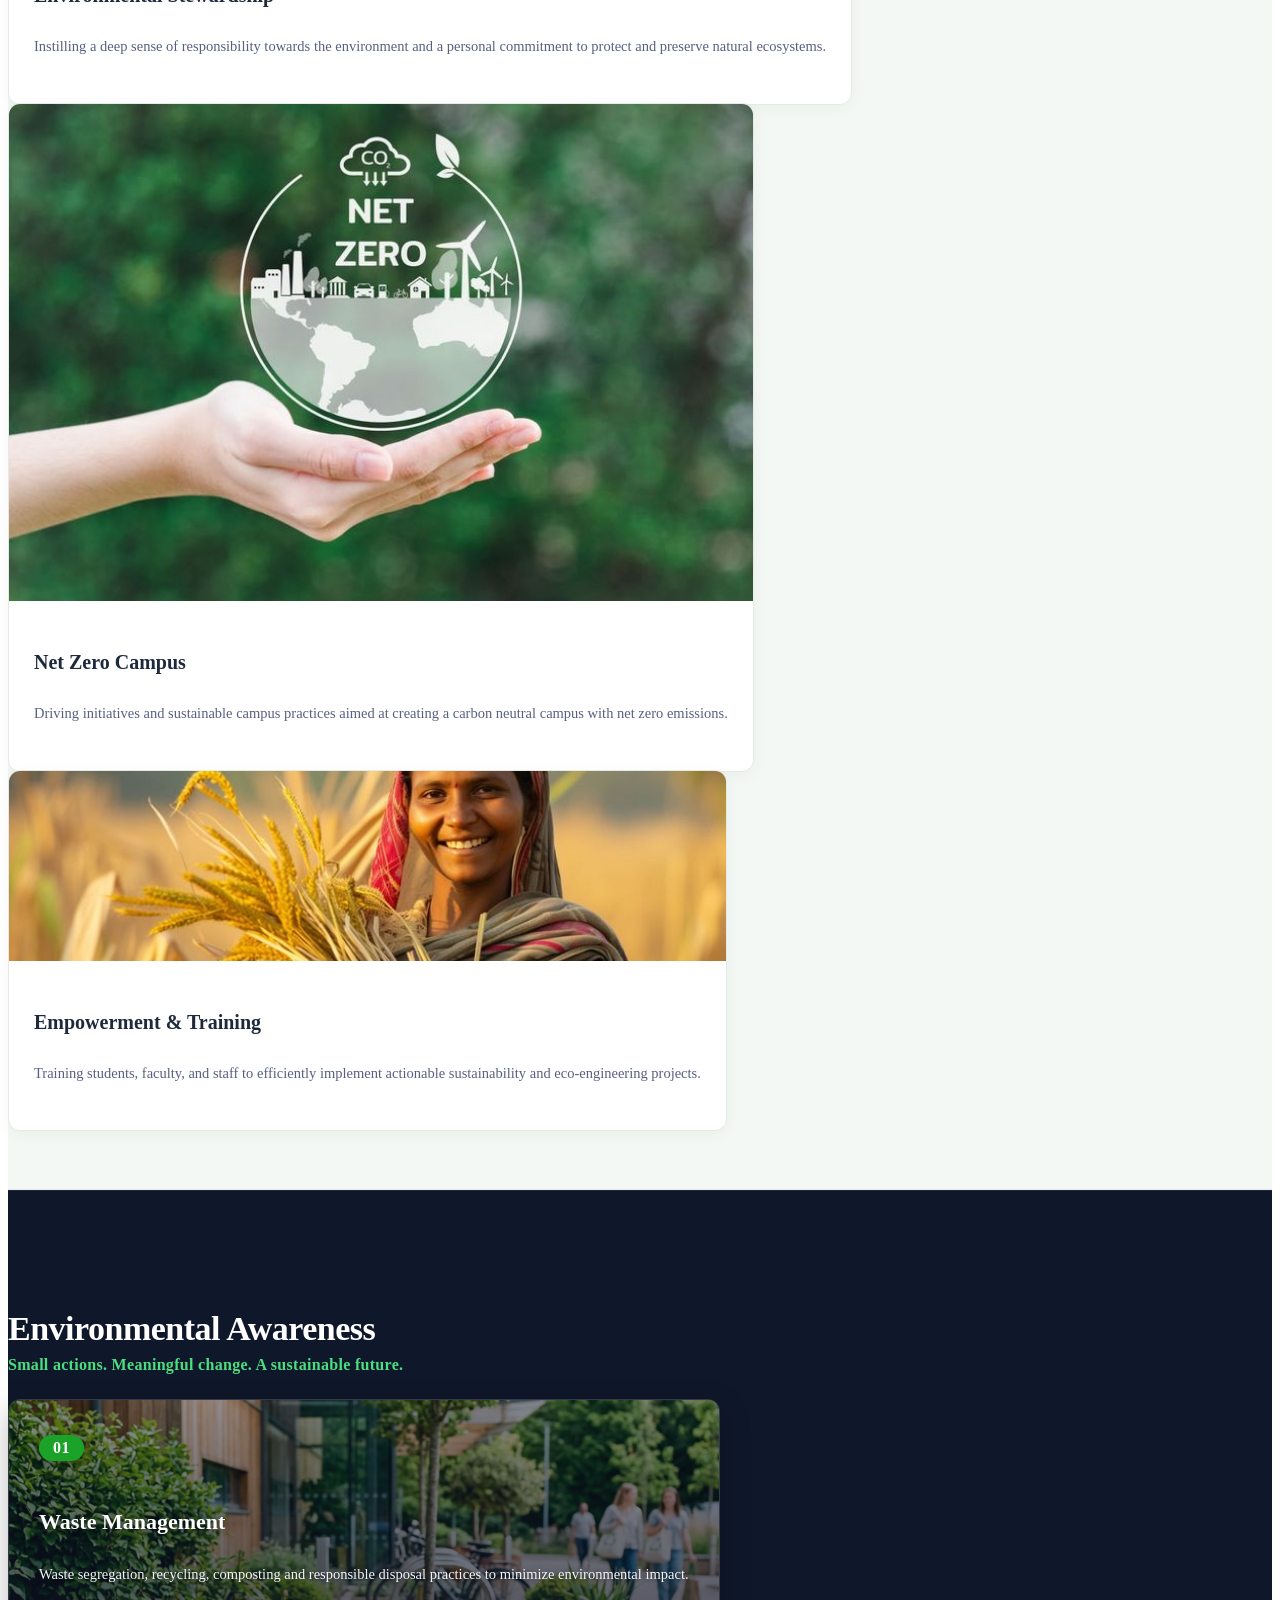
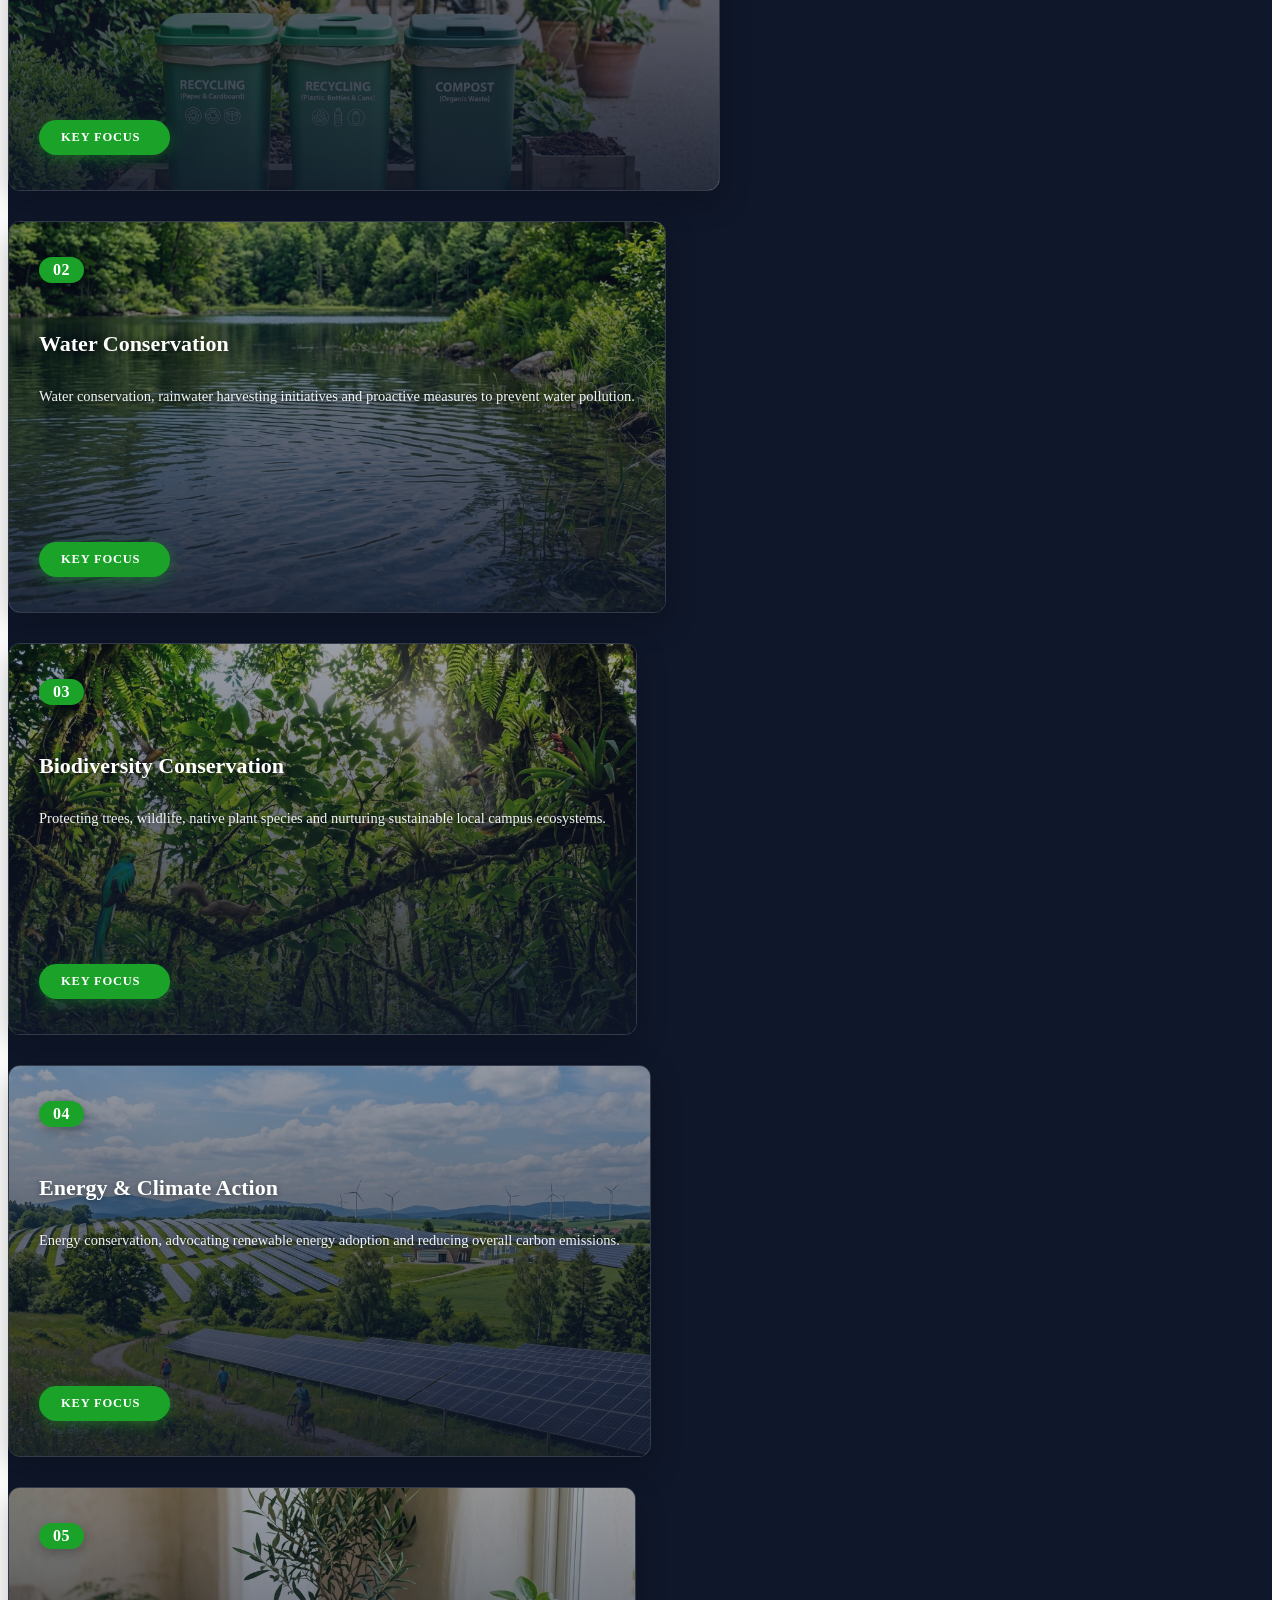
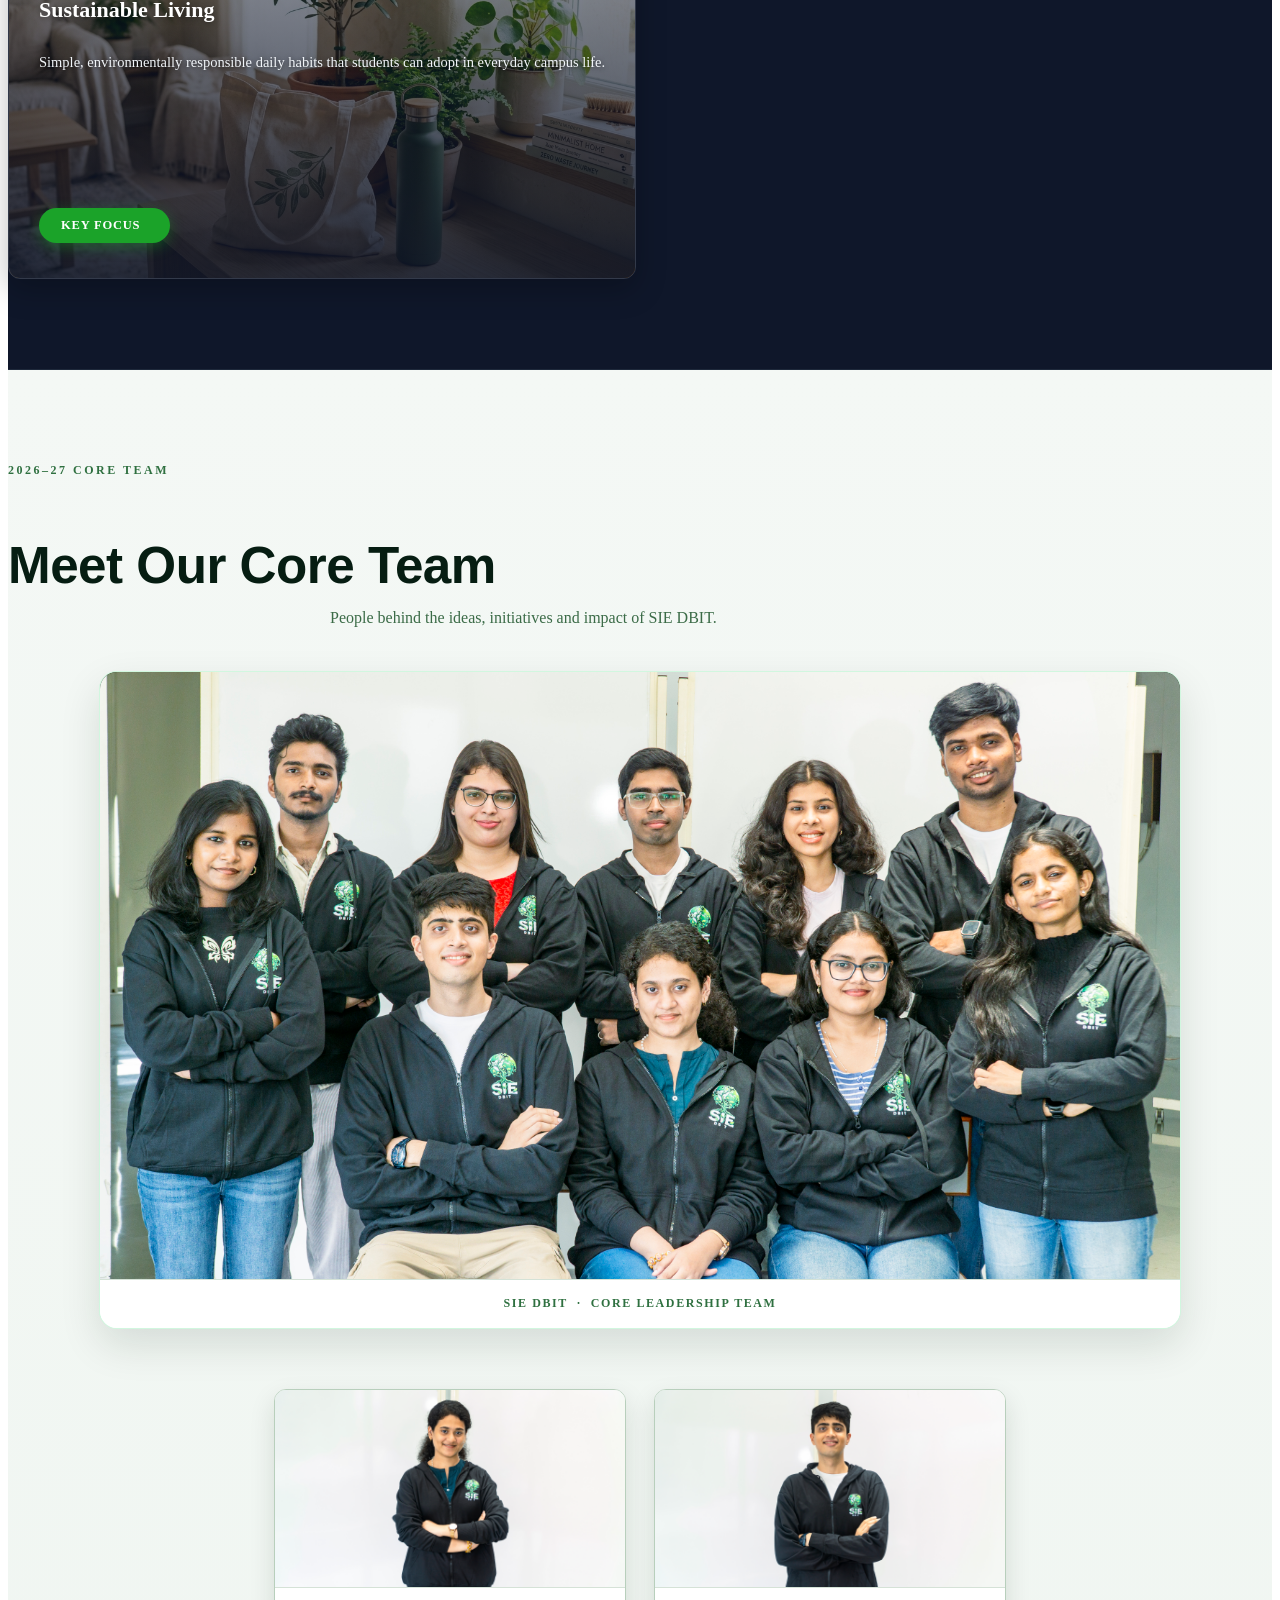
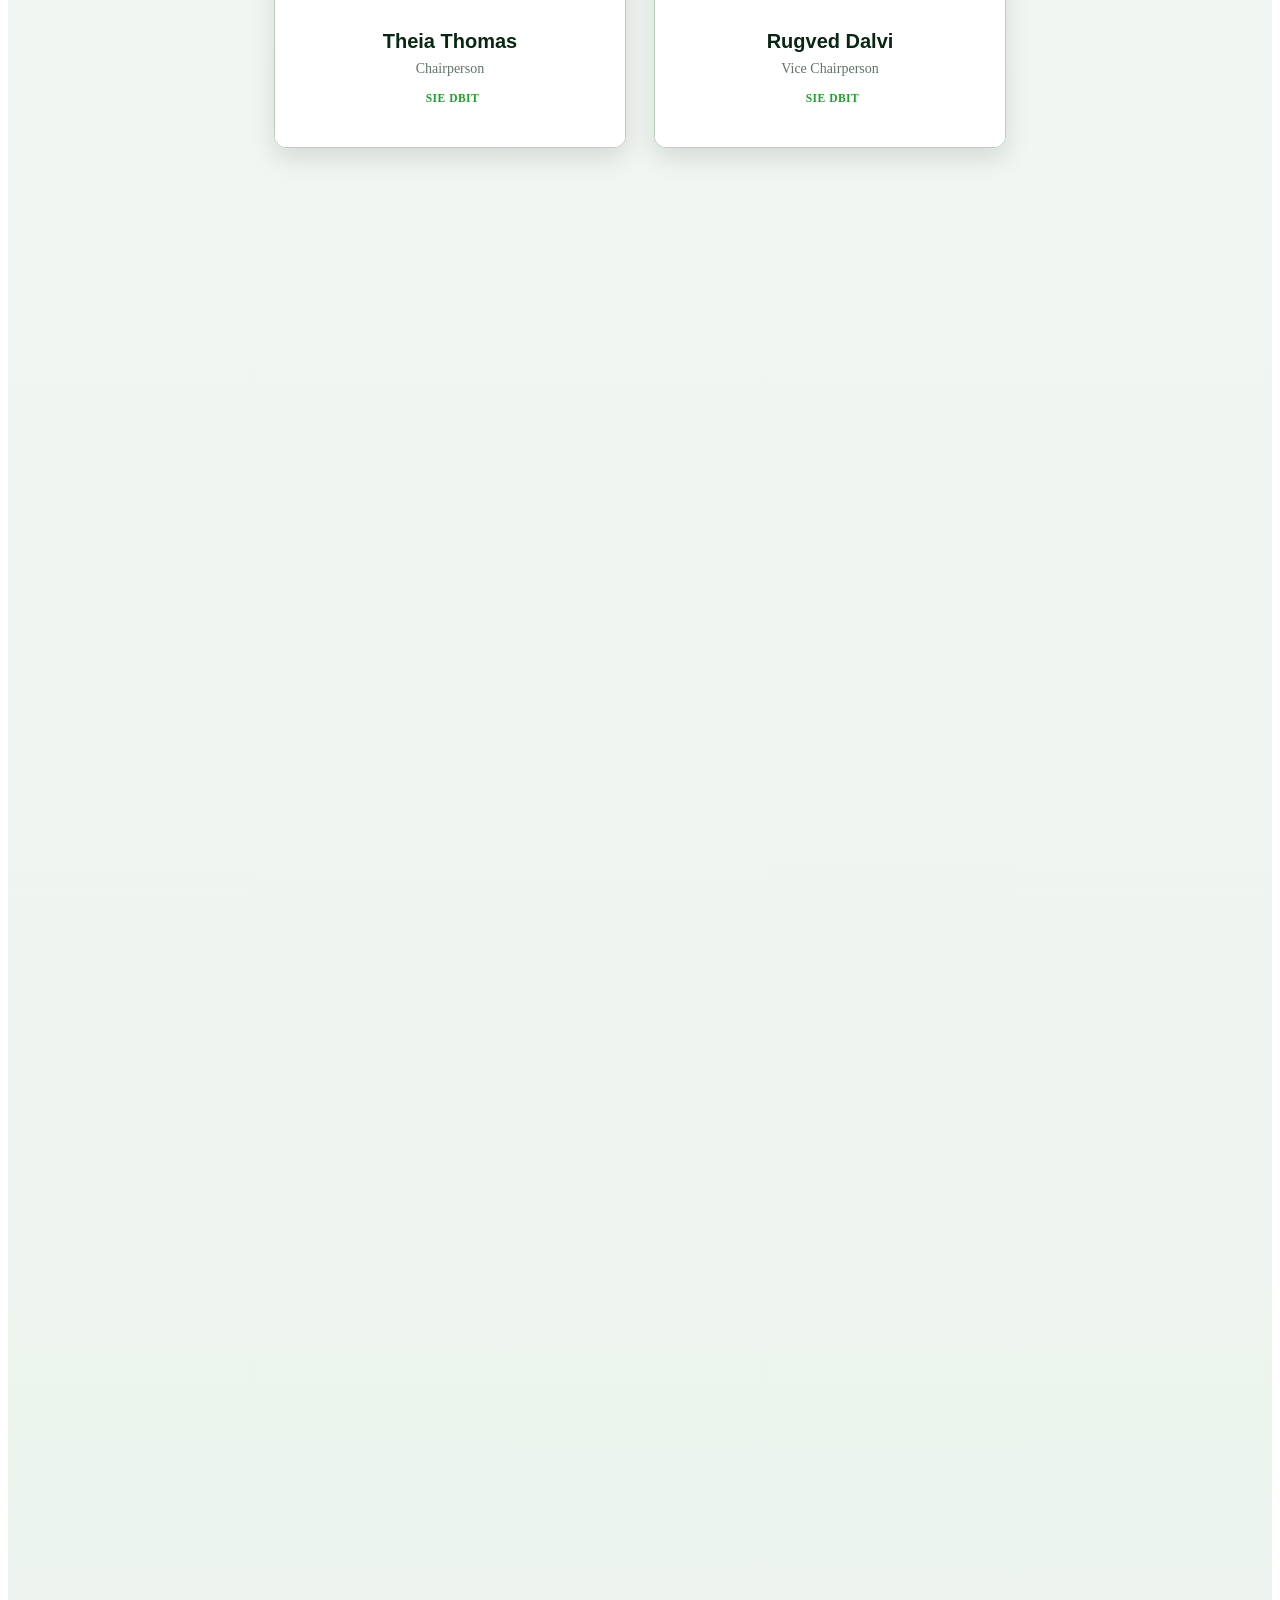
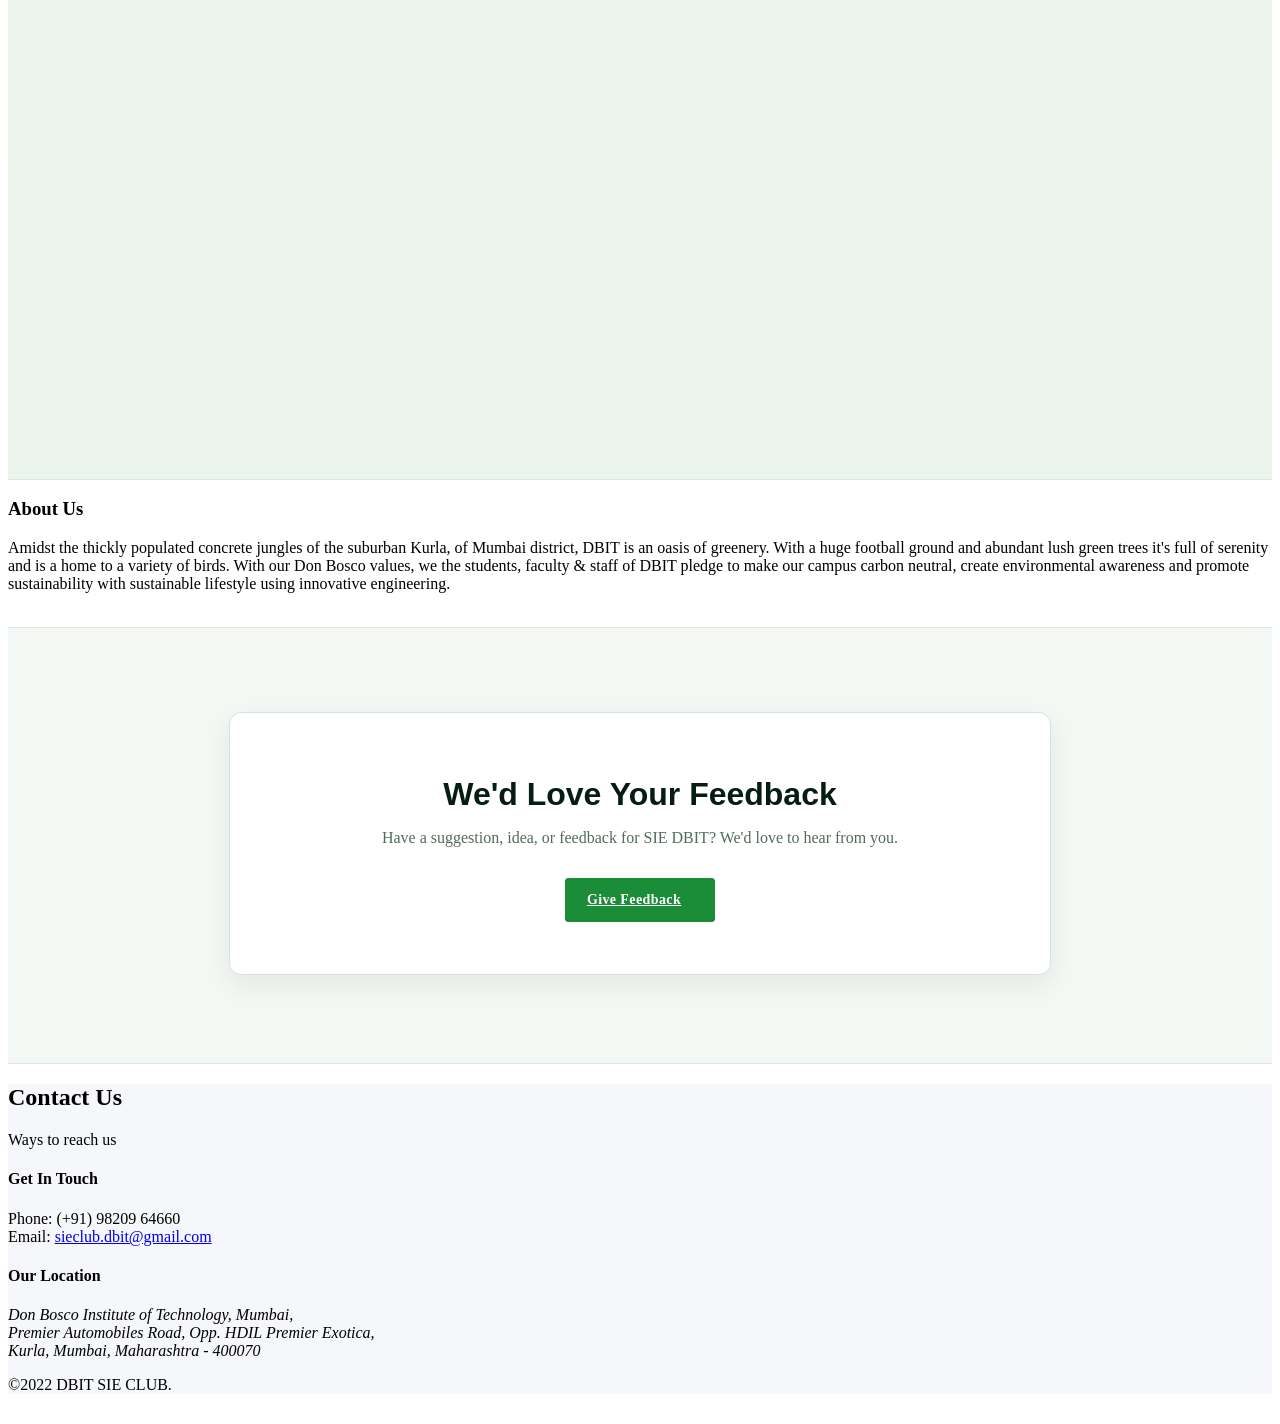
==== commit 6658c09a: "Finalize website redesign, responsiveness and performance" ====
--- a/index.html
+++ b/index.html
@@ -49,8 +49,8 @@
                         <div class="row">
                             <div class="col-4 navbar-header">
                                 <a href="#home" class="navbar-brand-logo">
-                                    <img src="assets/img/sie-official-logo.png" alt="SIE DBIT Logo" class="nav-logo-img">
-                                    <span class="nav-brand-text">SIE CLUB</span>
+                                    <img src="assets/img/new logo.png" alt="SIE DBIT Logo" class="nav-logo-img" width="1254" height="1254">
+                                    <span class="nav-brand-text">SIE DBIT</span>
                                 </a>
                             </div>
                             <div class="col-8 mainmenu-and-right-button ">
@@ -58,7 +58,18 @@
                                     <ul id="nav" class="nav navbar-nav">
                                         <li class="active"><a href="#home">Home</a></li>
                                         <li><a href="#awareness">Awareness</a></li>
+                                        <li><a href="#team">Team</a></li>
                                         <li><a href="#about">About</a></li>
+                                        <li class="sie-social-nav-item" aria-label="SIE DBIT social media links">
+                                            <span class="sie-social-link-group">
+                                                <a href="https://www.instagram.com/sie_club_dbit?stkn=MTJtaWNoejh0OWN2MQ==" target="_blank" rel="noopener noreferrer" aria-label="Follow SIE DBIT on Instagram">
+                                                    <i class="fa fa-instagram" aria-hidden="true"></i>
+                                                </a>
+                                                <a href="https://www.linkedin.com/company/social-innovation-for-environment-sie-club/" target="_blank" rel="noopener noreferrer" aria-label="Visit SIE DBIT on LinkedIn">
+                                                    <i class="fa fa-linkedin" aria-hidden="true"></i>
+                                                </a>
+                                            </span>
+                                        </li>
                                         <!-- <li><a href="#features">Service</a></li>
                                         <li><a href="#about">About Us</a></li>
                                         <li><a href="#pricing">Pricing</a></li>
@@ -80,28 +91,41 @@
             </div>
             <!--END MAINMENU AREA END-->
         </div>
-        <div id="home" class="welcome-text-area white">
-            <div class="area-bg"></div>
-            <div class="welcome-area">
-                <div class="container">
-                    <div class="row flex-v-center">
-                        <div class="col-md-7 col-lg-6 col-sm-12 col-xs-12">
-                            <div class="welcome-text">
-                                <div class="home-button mt60 mb40 xs-mt40 wow fadeInUp" data-wow-delay="0.2s">
-                                    <img src="assets/img/DBIT.webp" alt="SevaTech Logo" style="width: 20%;">
-                                    <!-- <a class="left" href="#">Get a Free Website Audit</a> -->
-                                </div>
-                                <h1 class="wow fadeInUp" data-wow-delay="0.3s" style="margin-bottom: 10px;">Social Innovation for Environment</h1>
-                                <p class="wow fadeInUp" data-wow-delay="0.4s">To instill a sense of responsibility for the environment and a personal commitment to protect and preserve the environment.</p>
-
-                            </div>
-                        </div>
-                    </div>
-                </div>
-                <div class="right-layer wow fadeInRight">
-                    <img src="assets/img/home/home-mockup-3.png" alt="">
-                </div>
-            </div>
+        <!-- =====================================================
+             SIE HERO – 3D Interactive Landing Section
+             ===================================================== -->
+        <div class="welcome-text-area white sie-hero" aria-label="SIE Club Hero Section">
+
+            <!-- Three.js canvas: leaf particle system (z-index: 2, pointer-events: none) -->
+            <canvas id="sie-hero-canvas" aria-hidden="true"></canvas>
+
+            <!-- Forest background with mouse/scroll parallax -->
+            <div class="sie-hero-bg" id="sie-hero-bg" role="img" aria-label="Aerial view of a lush green forest canopy"></div>
+
+            <!-- Atmospheric mist overlay (top) -->
+            <div class="sie-hero-mist" aria-hidden="true"></div>
+
+            <!-- Dark depth vignette overlay -->
+            <div class="sie-hero-vignette" aria-hidden="true"></div>
+
+            <!-- Floating leaf accent (CSS only, decorative) -->
+            <div class="sie-hero-leaf-accent sie-leaf-1" aria-hidden="true">🌿</div>
+            <div class="sie-hero-leaf-accent sie-leaf-2" aria-hidden="true">🍃</div>
+            <div class="sie-hero-leaf-accent sie-leaf-3" aria-hidden="true">🌱</div>
+
+            <!-- Main content overlay -->
+            <div class="sie-hero-content">
+                <!-- Main heading – SIE DBIT identity -->
+                <h1 class="sie-hero-title" id="sie-hero-heading" data-parallax-depth="0.5">
+                    <span class="sie-title-line">SIE DBIT</span>
+                </h1>
+
+                <!-- Subtitle -->
+                <p class="sie-hero-subtitle" data-parallax-depth="0.2">
+                    Social Innovation &amp; Environment Club &nbsp;·&nbsp; Don Bosco Institute of Technology, Mumbai
+                </p>
+            </div>
+
         </div>
     </header>
     <!--END TOP AREA-->
@@ -121,7 +145,7 @@
                 <div class="col-md-4 col-lg-4 col-sm-6 col-xs-12">
                     <div class="mission-card wow fadeInUp" data-wow-delay="0.1s">
                         <div class="mission-card-img">
-                            <img src="assets/img/mission-stewardship-bg.png" alt="Environmental Stewardship - Plant Protection & Soil Care">
+                            <img src="assets/img/our mission/Environmental Stewardship.jpg" alt="Environmental Stewardship - Plant Protection & Soil Care">
                         </div>
                         <div class="mission-card-body">
                             <h3 class="mission-pillar-title">Environmental Stewardship</h3>
@@ -130,9 +154,9 @@
                     </div>
                 </div>
                 <div class="col-md-4 col-lg-4 col-sm-6 col-xs-12">
-                    <div class="mission-card wow fadeInUp" data-wow-delay="0.2s">
+                    <div class="mission-card mission-card-netzero wow fadeInUp" data-wow-delay="0.2s">
                         <div class="mission-card-img">
-                            <img src="assets/img/mission-netzero-campus.jpg" alt="Net Zero Campus - Carbon Neutral Green Campus">
+                            <img src="assets/img/our mission/Net Zero Campus.jpg" alt="Net Zero Campus - Carbon Neutral Green Campus">
                         </div>
                         <div class="mission-card-body">
                             <h3 class="mission-pillar-title">Net Zero Campus</h3>
@@ -143,7 +167,7 @@
                 <div class="col-md-4 col-lg-4 col-sm-6 col-xs-12">
                     <div class="mission-card wow fadeInUp" data-wow-delay="0.3s">
                         <div class="mission-card-img">
-                            <img src="assets/img/mission-training.jpg" alt="Empowerment & Training - Sustainability Projects & Training">
+                            <img src="assets/img/our mission/Empowerment & Training.jpg" alt="Empowerment & Training - Sustainability Projects & Training">
                         </div>
                         <div class="mission-card-body">
                             <h3 class="mission-pillar-title">Empowerment &amp; Training</h3>
@@ -286,6 +310,200 @@
         </div>
     </div>
     <!-- AWARENESS DETAIL MODAL END -->
+
+    <!-- =====================================================
+         CORE TEAM / LEADERSHIP SECTION
+         ===================================================== -->
+    <section class="sie-team-area padding-top-100-70" id="team" aria-labelledby="team-section-title">
+        <div class="container">
+            <!-- Section Header -->
+            <div class="row">
+                <div class="col-md-8 col-lg-8 col-md-offset-2 col-lg-offset-2 col-sm-12 col-xs-12">
+                    <div class="area-title text-center sie-team-animate">
+                        <span class="sie-team-eyebrow">2026–27 CORE TEAM</span>
+                        <h2 id="team-section-title" class="sie-team-heading">Meet Our Core Team</h2>
+                        <p class="sie-team-subtitle">People behind the ideas, initiatives and impact of SIE DBIT.</p>
+                    </div>
+                </div>
+            </div>
+
+            <!-- Group Photo Hero Frame -->
+            <div class="row">
+                <div class="col-xs-12">
+                    <div class="sie-group-photo-card sie-tilt-card sie-team-animate">
+                        <div class="sie-group-photo-wrapper">
+                            <img src="assets/img/2026-27 Core team/core team.jpeg" alt="SIE DBIT Core Leadership Team Group Photo" class="sie-group-photo-img sie-team-photo-img" loading="eager" width="6000" height="3376">
+                        </div>
+                        <div class="sie-group-photo-caption">SIE DBIT &nbsp;·&nbsp; CORE LEADERSHIP TEAM</div>
+                    </div>
+                </div>
+            </div>
+
+            <!-- Leadership Hierarchy Cards -->
+            <div class="sie-team-grid-container">
+
+                <!-- Tier 1: Chairperson & Vice Chairperson (Prominent) -->
+                <div class="sie-team-tier tier-top">
+                    <!-- 1. Chairperson -->
+                    <div class="sie-team-card-col">
+                        <div class="sie-team-card sie-card-featured sie-tilt-card sie-team-animate">
+                            <div class="sie-card-photo-wrapper">
+                                <img src="assets/img/2026-27 Core team/Theia.jpeg" alt="Theia Thomas — Chairperson, SIE DBIT" class="sie-team-photo-img" loading="lazy" width="6000" height="3376">
+                            </div>
+                            <div class="sie-card-body">
+                                <h3 class="sie-card-name">Theia Thomas</h3>
+                                <p class="sie-card-role">Chairperson</p>
+                                <p class="sie-card-brand"><i class="fa fa-leaf" aria-hidden="true"></i> SIE DBIT</p>
+                            </div>
+                        </div>
+                    </div>
+
+                    <!-- 2. Vice Chairperson -->
+                    <div class="sie-team-card-col">
+                        <div class="sie-team-card sie-card-featured sie-tilt-card sie-team-animate">
+                            <div class="sie-card-photo-wrapper">
+                                <img src="assets/img/2026-27 Core team/rugved.jpeg" alt="Rugved Dalvi — Vice Chairperson, SIE DBIT" class="sie-team-photo-img" loading="lazy" width="6000" height="3376">
+                            </div>
+                            <div class="sie-card-body">
+                                <h3 class="sie-card-name">Rugved Dalvi</h3>
+                                <p class="sie-card-role">Vice Chairperson</p>
+                                <p class="sie-card-brand"><i class="fa fa-leaf" aria-hidden="true"></i> SIE DBIT</p>
+                            </div>
+                        </div>
+                    </div>
+                </div>
+
+                <!-- Tier 2: Secretary -->
+                <div class="sie-team-tier tier-secretary">
+                    <!-- 3. Secretary -->
+                    <div class="sie-team-card-col">
+                        <div class="sie-team-card sie-tilt-card sie-team-animate">
+                            <div class="sie-card-photo-wrapper">
+                                <img src="assets/img/2026-27 Core team/alysha.jpeg" alt="Alysha D'souza — Secretary, SIE DBIT" class="sie-team-photo-img" loading="lazy" width="6000" height="3376">
+                            </div>
+                            <div class="sie-card-body">
+                                <h3 class="sie-card-name">Alysha D'souza</h3>
+                                <p class="sie-card-role">Secretary</p>
+                                <p class="sie-card-brand"><i class="fa fa-leaf" aria-hidden="true"></i> SIE DBIT</p>
+                            </div>
+                        </div>
+                    </div>
+                </div>
+
+                <!-- Tier 3: Technical Head & Design Head -->
+                <div class="sie-team-tier tier-duo">
+                    <!-- 4. Technical Head -->
+                    <div class="sie-team-card-col">
+                        <div class="sie-team-card sie-tilt-card sie-team-animate">
+                            <div class="sie-card-photo-wrapper">
+                                <img src="assets/img/2026-27 Core team/prashant.jpeg" alt="Prashant Ghuge — Technical Head, SIE DBIT" class="sie-team-photo-img" loading="lazy" width="6000" height="3376">
+                            </div>
+                            <div class="sie-card-body">
+                                <h3 class="sie-card-name">Prashant Ghuge</h3>
+                                <p class="sie-card-role">Technical Head</p>
+                                <p class="sie-card-brand"><i class="fa fa-code" aria-hidden="true"></i> SIE DBIT</p>
+                            </div>
+                        </div>
+                    </div>
+
+                    <!-- 5. Design Head -->
+                    <div class="sie-team-card-col">
+                        <div class="sie-team-card sie-tilt-card sie-team-animate">
+                            <div class="sie-card-photo-wrapper">
+                                <img src="assets/img/2026-27 Core team/siddhi iyer.jpeg" alt="Siddhi Iyer — Design Head, SIE DBIT" class="sie-team-photo-img" loading="lazy" width="6000" height="3376">
+                            </div>
+                            <div class="sie-card-body">
+                                <h3 class="sie-card-name">Siddhi Iyer</h3>
+                                <p class="sie-card-role">Design Head</p>
+                                <p class="sie-card-brand"><i class="fa fa-paint-brush" aria-hidden="true"></i> SIE DBIT</p>
+                            </div>
+                        </div>
+                    </div>
+                </div>
+
+                <!-- Tier 4: Social Media Head & Event Head -->
+                <div class="sie-team-tier tier-duo">
+                    <!-- 6. Social Media Head -->
+                    <div class="sie-team-card-col">
+                        <div class="sie-team-card sie-tilt-card sie-team-animate">
+                            <div class="sie-card-photo-wrapper">
+                                <img src="assets/img/2026-27 Core team/vedika.jpeg" alt="Vedika Kandalkar — Social Media Head, SIE DBIT" class="sie-team-photo-img" loading="lazy" width="6000" height="3376">
+                            </div>
+                            <div class="sie-card-body">
+                                <h3 class="sie-card-name">Vedika Kandalkar</h3>
+                                <p class="sie-card-role">Social Media Head</p>
+                                <p class="sie-card-brand"><i class="fa fa-share-alt" aria-hidden="true"></i> SIE DBIT</p>
+                            </div>
+                        </div>
+                    </div>
+
+                    <!-- 7. Event Head -->
+                    <div class="sie-team-card-col">
+                        <div class="sie-team-card sie-tilt-card sie-team-animate">
+                            <div class="sie-card-photo-wrapper">
+                                <img src="assets/img/2026-27 Core team/siddhi chavan.jpeg" alt="Siddhi Chavan — Event Head, SIE DBIT" class="sie-team-photo-img" loading="lazy" width="6000" height="3376">
+                            </div>
+                            <div class="sie-card-body">
+                                <h3 class="sie-card-name">Siddhi Chavan</h3>
+                                <p class="sie-card-role">Event Head</p>
+                                <p class="sie-card-brand"><i class="fa fa-calendar" aria-hidden="true"></i> SIE DBIT</p>
+                            </div>
+                        </div>
+                    </div>
+                </div>
+
+                <!-- Tier 5: Advisor & PR Head -->
+                <div class="sie-team-tier tier-duo">
+                    <!-- 8. Advisor -->
+                    <div class="sie-team-card-col">
+                        <div class="sie-team-card sie-card-advisor sie-tilt-card sie-team-animate">
+                            <div class="sie-card-photo-wrapper">
+                                <img src="assets/img/2026-27 Core team/titus.jpeg" alt="Titus Ashworth — Advisor, SIE DBIT" class="sie-team-photo-img" loading="lazy" width="5965" height="3356">
+                            </div>
+                            <div class="sie-card-body">
+                                <h3 class="sie-card-name">Titus Ashworth</h3>
+                                <p class="sie-card-role">Advisor</p>
+                                <p class="sie-card-brand"><i class="fa fa-compass" aria-hidden="true"></i> SIE DBIT</p>
+                            </div>
+                        </div>
+                    </div>
+
+                    <!-- 9. PR Head -->
+                    <div class="sie-team-card-col">
+                        <div class="sie-team-card sie-tilt-card sie-team-animate">
+                            <div class="sie-card-photo-wrapper">
+                                <img src="assets/img/2026-27 Core team/tanvi.jpeg" alt="Tanvi Surve — PR Head, SIE DBIT" class="sie-team-photo-img" loading="lazy" width="6000" height="3376">
+                            </div>
+                            <div class="sie-card-body">
+                                <h3 class="sie-card-name">Tanvi Surve</h3>
+                                <p class="sie-card-role">PR Head</p>
+                                <p class="sie-card-brand"><i class="fa fa-bullhorn" aria-hidden="true"></i> SIE DBIT</p>
+                            </div>
+                        </div>
+                    </div>
+                </div>
+
+                <!-- Tier 6: Creative Head -->
+                <div class="sie-team-tier tier-single">
+                    <!-- 10. Creative Head -->
+                    <div class="sie-team-card-col">
+                        <div class="sie-team-card sie-tilt-card sie-team-animate">
+                            <div class="sie-card-photo-wrapper">
+                                <img src="assets/img/2026-27 Core team/samuel.jpeg" alt="Samuel Pereira — Creative Head, SIE DBIT" class="sie-team-photo-img" loading="lazy" width="6000" height="3376">
+                            </div>
+                            <div class="sie-card-body">
+                                <h3 class="sie-card-name">Samuel Pereira</h3>
+                                <p class="sie-card-role">Creative Head</p>
+                                <p class="sie-card-brand"><i class="fa fa-lightbulb-o" aria-hidden="true"></i> SIE DBIT</p>
+                            </div>
+                        </div>
+                    </div>
+                </div>
+
+            </div>
+        </div>
+    </section>
+    <!-- CORE TEAM / LEADERSHIP SECTION END -->
 
     <!--ABOUT AREA-->
     <section class="about-area padding-top sky-gray-bg wow fadeIn" id="about">
@@ -306,7 +524,6 @@
                                 sustainability with sustainable lifestyle using
                                 innovative engineering.
                             </p>
-                            <a href="mailto:sieclub.dbit@gmail.com" class="read-more mt30 inline-block">Contact Us</a>
                         </div>
                     </div>
                     <div class="col-md-6 col-xs-12">
@@ -548,6 +765,21 @@
     </section> -->
     <!--CLIENT AREA END-->
 
+    <!--FEEDBACK AREA-->
+    <section class="sie-feedback-area" aria-labelledby="feedback-title">
+        <div class="container">
+            <div class="sie-feedback-content">
+                <span class="sie-feedback-mark" aria-hidden="true"><i class="fa fa-leaf"></i></span>
+                <h2 id="feedback-title">We'd Love Your Feedback</h2>
+                <p>Have a suggestion, idea, or feedback for SIE DBIT? We'd love to hear from you.</p>
+                <a class="sie-feedback-button" href="mailto:sieclub.dbit@gmail.com?subject=SIE%20DBIT%20Website%20Feedback&amp;body=Hello%20SIE%20DBIT%20Team%2C%0D%0A%0D%0AI%20would%20like%20to%20share%20my%20feedback%20regarding%20the%20SIE%20DBIT%20website.%0D%0A%0D%0AFeedback%3A%0D%0A">
+                    Give Feedback <i class="fa fa-long-arrow-right" aria-hidden="true"></i>
+                </a>
+            </div>
+        </div>
+    </section>
+    <!--FEEDBACK AREA END-->
+
     <!--FOOER AREA-->
     <footer class="footer-area sky-gray-bg relative wow fadeIn white">
         <div class="area-bg"></div>
@@ -579,7 +811,7 @@
 
                             <address>
                             
-                                Don Bosco Institute of Technology, <br>
+                                Don Bosco Institute of Technology, Mumbai, <br>
                                 Premier Automobiles Road, Opp. HDIL Premier Exotica, <br>
                                 Kurla, Mumbai, Maharashtra - 400070<br>
                             </address>
@@ -689,6 +921,18 @@
 
     <!--===== ACTIVE JS=====-->
     <script src="assets/js/main.js"></script>
+    <!--===== THREE.JS CDN (ES Module – GitHub Pages compatible, no build step) =====-->
+    <script type="importmap">
+    {
+        "imports": {
+            "three": "https://cdn.jsdelivr.net/npm/three@0.160.0/build/three.module.min.js"
+        }
+    }
+    </script>
+
+    <!--===== SIE HERO 3D SCRIPT =====-->
+    <script type="module" src="assets/js/sie-hero.js"></script>
+
     <script>
         $(document).on('ready', function () {
             $('.testimonials-slider .slider').bxSlider({
@@ -758,6 +1002,7 @@
             });
         });
     </script>
+    <script src="assets/js/sie-team.js" defer></script>
 </body>
 
 </html>
--- a/style.css
+++ b/style.css
@@ -26,7 +26,6 @@
     left: auto;
     right: 0;
 }
-
 .right-layer {
     position: absolute;
     width: 39%;
@@ -777,7 +776,7 @@
 }
 
 .page-barner-area .area-bg {
-    background: rgba(0, 0, 0, 0) url("assest/img/blog-bg.html") no-repeat scroll center center / cover;
+    background: rgba(0, 0, 0, 0) url("assets/img/banner.webp") no-repeat scroll center center / cover;
 }
 
 /*-------------------
@@ -1509,6 +1508,634 @@
 }
 
 /* =========================================
+   FEEDBACK CTA
+   ========================================= */
+
+.sie-feedback-area {
+    background: #f4f8f5;
+    border-top: 1px solid #dce8dd;
+    border-bottom: 1px solid #dce8dd;
+    padding: 84px 0 88px;
+}
+
+.sie-feedback-content {
+    background: #ffffff;
+    border: 1px solid #d5e2d7;
+    border-radius: 12px;
+    box-shadow: 0 10px 26px rgba(6, 35, 16, 0.07);
+    margin: 0 auto;
+    max-width: 760px;
+    padding: 48px 30px 52px;
+    text-align: center;
+}
+
+.sie-feedback-mark {
+    color: #4d8b56;
+    display: block;
+    font-size: 20px;
+    margin-bottom: 15px;
+}
+
+.sie-feedback-content h2 {
+    color: #061d12;
+    font-family: 'Outfit', sans-serif;
+    font-size: 32px;
+    font-weight: 700;
+    margin: 0 0 12px;
+}
+
+.sie-feedback-content p {
+    color: #526c59;
+    font-size: 16px;
+    line-height: 1.65;
+    margin: 0 auto 27px;
+    max-width: 560px;
+}
+
+.sie-feedback-button {
+    background: #1b8d38;
+    border: 1px solid #1b8d38;
+    border-radius: 3px;
+    color: #ffffff;
+    display: inline-flex;
+    align-items: center;
+    gap: 12px;
+    font-size: 14px;
+    font-weight: 700;
+    letter-spacing: 0.4px;
+    padding: 13px 21px;
+    transition: background 0.2s ease, border-color 0.2s ease, transform 0.2s ease;
+}
+
+.sie-feedback-button:hover {
+    background: #146d2b;
+    border-color: #146d2b;
+    color: #ffffff;
+    transform: translateY(-2px);
+}
+
+@media only screen and (max-width: 767px) {
+    .sie-feedback-area {
+        padding: 56px 15px 60px;
+    }
+
+    .sie-feedback-content {
+        padding: 36px 20px 40px;
+    }
+
+    .sie-feedback-content h2 {
+        font-size: 27px;
+    }
+
+    .sie-feedback-content p {
+        font-size: 15px;
+    }
+
+    .sie-feedback-button {
+        min-height: 48px;
+    }
+}
+
+/* =========================================
+   SIE HERO – 3D INTERACTIVE LANDING (REDESIGN)
+   Reference: sie-club-hero.png – aerial forest canopy
+   with 3D grass-textured "SIE CLUB" lettering
+   ========================================= */
+
+/* ── Base hero container ── */
+.sie-hero {
+    position: relative;
+    width: 100%;
+    height: 100vh;
+    min-height: 680px;
+    max-height: 1080px;
+    overflow: hidden;
+    background: #061d12; /* deep forest fallback */
+    display: flex;
+    align-items: flex-end; /* position text in lower portion so 3D background letters are visible */
+    justify-content: center;
+    padding: 0 0 35px;
+    margin-top: 0;
+}
+
+/* ── Three.js canvas (leaf particles) ── */
+#sie-hero-canvas {
+    position: absolute;
+    inset: 0;
+    width: 100%;
+    height: 100%;
+    z-index: 2;
+    pointer-events: none;
+    display: block;
+}
+
+/* ── Forest background image with parallax ── */
+.sie-hero-bg {
+    position: absolute;
+    inset: -6% -6%; /* extra bleed for parallax movement */
+    background-image: url('assets/img/sie-club-hero.png');
+    background-size: cover;
+    background-position: center 40%; /* position 3D SIE CLUB letters in upper middle area */
+    background-repeat: no-repeat;
+    z-index: 1;
+    will-change: transform;
+    transition: transform 0.08s linear;
+    image-rendering: -webkit-optimize-contrast; /* sharper rendering */
+}
+
+/* ── Atmospheric mist at top (matches reference image fog) ── */
+.sie-hero-mist {
+    position: absolute;
+    top: 0;
+    left: 0;
+    right: 0;
+    height: 45%;
+    background: linear-gradient(
+        180deg,
+        rgba(200, 230, 210, 0.55) 0%,
+        rgba(180, 215, 195, 0.30) 35%,
+        rgba(100, 160, 120, 0.10) 70%,
+        transparent 100%
+    );
+    z-index: 3;
+    pointer-events: none;
+}
+
+/* ── Bottom-to-centre dark vignette for text legibility ── */
+.sie-hero-vignette {
+    position: absolute;
+    inset: 0;
+    background: radial-gradient(
+        ellipse 100% 90% at 50% 80%,
+        rgba(4, 15, 8, 0.72) 0%,
+        rgba(6, 29, 18, 0.50) 45%,
+        transparent 75%
+    );
+    z-index: 3;
+    pointer-events: none;
+}
+
+/* ── CSS floating leaf accents ── */
+.sie-hero-leaf-accent {
+    position: absolute;
+    font-size: 2rem;
+    opacity: 0;
+    pointer-events: none;
+    z-index: 4;
+    animation: sie-leaf-float 8s ease-in-out infinite;
+    filter: drop-shadow(0 4px 8px rgba(0,0,0,0.3));
+}
+
+.sie-leaf-1 {
+    top: 18%;
+    left: 8%;
+    animation-delay: 0s;
+    animation-duration: 9s;
+    font-size: 2.4rem;
+}
+
+.sie-leaf-2 {
+    top: 30%;
+    right: 10%;
+    animation-delay: 3s;
+    animation-duration: 11s;
+    font-size: 1.8rem;
+}
+
+.sie-leaf-3 {
+    bottom: 30%;
+    left: 15%;
+    animation-delay: 6s;
+    animation-duration: 8s;
+    font-size: 2rem;
+}
+
+@keyframes sie-leaf-float {
+    0%   { opacity: 0; transform: translateY(0px) rotate(-10deg) scale(0.85); }
+    15%  { opacity: 0.65; }
+    50%  { opacity: 0.5;  transform: translateY(-28px) rotate(8deg) scale(1.05); }
+    85%  { opacity: 0.55; }
+    100% { opacity: 0;  transform: translateY(-50px) rotate(18deg) scale(0.9); }
+}
+
+/* ── Main content overlay ── */
+.sie-hero-content {
+    position: relative;
+    z-index: 5;
+    text-align: center;
+    padding: 0 20px;
+    max-width: 900px;
+    width: 100%;
+    display: flex;
+    flex-direction: column;
+    align-items: center;
+    gap: 0;
+}
+
+/* ── Badge ── */
+.sie-hero-badge {
+    display: inline-flex;
+    align-items: center;
+    gap: 8px;
+    background: rgba(10, 40, 18, 0.55);
+    backdrop-filter: blur(12px);
+    -webkit-backdrop-filter: blur(12px);
+    border: 1px solid rgba(140, 233, 122, 0.35);
+    border-radius: 50px;
+    color: #c8f5b0;
+    font-size: 12px;
+    font-weight: 600;
+    letter-spacing: 0.9px;
+    text-transform: uppercase;
+    padding: 7px 20px;
+    margin-bottom: 28px;
+    animation: sie-fade-up 0.8s ease both;
+    animation-delay: 0.2s;
+}
+
+.sie-badge-dot {
+    display: inline-block;
+    width: 7px;
+    height: 7px;
+    border-radius: 50%;
+    background: #4ade80;
+    box-shadow: 0 0 0 3px rgba(74, 222, 128, 0.3);
+    animation: sie-pulse 2s ease infinite;
+}
+
+@keyframes sie-pulse {
+    0%, 100% { box-shadow: 0 0 0 3px rgba(74,222,128,0.35); }
+    50%       { box-shadow: 0 0 0 7px rgba(74,222,128,0.08); }
+}
+
+/* ── Main title – 3D embossed nature lettering ── */
+.sie-hero-title {
+    font-family: 'Outfit', sans-serif;
+    font-size: clamp(2.8rem, 6.5vw, 4.8rem);
+    font-weight: 800;
+    line-height: 1.1;
+    letter-spacing: -0.01em;
+    margin: 0 0 10px;
+    display: flex;
+    flex-direction: row;
+    align-items: center;
+    justify-content: center;
+    gap: 0.3em;
+    animation: sie-fade-up 0.9s ease both;
+    animation-delay: 0.4s;
+}
+
+.sie-title-line {
+    display: inline-block;
+    /* 3D grass/nature letter effect matching the reference image */
+    color: #a8f57a;
+    background: linear-gradient(
+        175deg,
+        #c8ff96 0%,
+        #8ce97a 30%,
+        #4ade80 60%,
+        #15803d 85%,
+        #166534 100%
+    );
+    -webkit-background-clip: text;
+    -webkit-text-fill-color: transparent;
+    background-clip: text;
+    /* Layered text shadows to simulate 3D depth like the reference */
+    filter: drop-shadow(0 2px 0 rgba(10,50,10,0.9))
+            drop-shadow(0 4px 2px rgba(6,30,12,0.8))
+            drop-shadow(0 8px 6px rgba(0,0,0,0.5))
+            drop-shadow(0 16px 20px rgba(0,0,0,0.35));
+    text-shadow: none; /* shadow via filter when using background-clip */
+    position: relative;
+}
+
+/* ── Subtitle ── */
+.sie-hero-subtitle {
+    font-family: 'Inter', sans-serif;
+    font-size: clamp(1rem, 1.8vw, 1.25rem);
+    font-weight: 500;
+    color: rgba(230, 255, 230, 0.95);
+    line-height: 1.6;
+    margin: 0;
+    text-shadow: 0 2px 10px rgba(0,0,0,0.85);
+    animation: sie-fade-up 0.9s ease both;
+    animation-delay: 0.6s;
+}
+
+.sie-subtitle-emphasis {
+    color: #b9f5a0;
+    font-weight: 500;
+}
+
+/* ── CTA Buttons ── */
+.sie-hero-buttons {
+    display: flex;
+    gap: 16px;
+    flex-wrap: wrap;
+    justify-content: center;
+    margin-bottom: 48px;
+    animation: sie-fade-up 0.9s ease both;
+    animation-delay: 0.8s;
+}
+
+.sie-btn-primary {
+    display: inline-flex;
+    align-items: center;
+    gap: 10px;
+    background: linear-gradient(135deg, #1ba329 0%, #22c55e 100%);
+    color: #ffffff !important;
+    font-family: 'Inter', sans-serif;
+    font-size: 14.5px;
+    font-weight: 700;
+    letter-spacing: 0.5px;
+    padding: 14px 32px;
+    border-radius: 50px;
+    text-decoration: none !important;
+    border: 2px solid transparent;
+    box-shadow: 0 8px 24px rgba(27, 163, 41, 0.5),
+                0 0 0 0 rgba(74, 222, 128, 0);
+    transition: all 0.3s cubic-bezier(0.34, 1.56, 0.64, 1);
+    position: relative;
+    overflow: hidden;
+}
+
+.sie-btn-primary::before {
+    content: '';
+    position: absolute;
+    inset: 0;
+    background: linear-gradient(135deg, #22c55e 0%, #4ade80 100%);
+    opacity: 0;
+    transition: opacity 0.3s ease;
+}
+
+.sie-btn-primary:hover {
+    transform: translateY(-3px) scale(1.03);
+    box-shadow: 0 14px 32px rgba(27, 163, 41, 0.65),
+                0 0 0 6px rgba(74, 222, 128, 0.15);
+    color: #ffffff !important;
+    text-decoration: none !important;
+}
+
+.sie-btn-primary:hover::before { opacity: 1; }
+
+.sie-btn-primary span,
+.sie-btn-primary i {
+    position: relative;
+    z-index: 1;
+}
+
+.sie-btn-primary i {
+    transition: transform 0.3s ease;
+    font-size: 13px;
+}
+.sie-btn-primary:hover i { transform: translateX(5px); }
+
+.sie-btn-ghost {
+    display: inline-flex;
+    align-items: center;
+    gap: 10px;
+    background: rgba(255, 255, 255, 0.08);
+    backdrop-filter: blur(16px);
+    -webkit-backdrop-filter: blur(16px);
+    color: #e2fce8 !important;
+    font-family: 'Inter', sans-serif;
+    font-size: 14.5px;
+    font-weight: 600;
+    letter-spacing: 0.5px;
+    padding: 14px 32px;
+    border-radius: 50px;
+    text-decoration: none !important;
+    border: 1.5px solid rgba(140, 233, 122, 0.45);
+    box-shadow: 0 4px 16px rgba(0,0,0,0.2);
+    transition: all 0.3s cubic-bezier(0.34, 1.56, 0.64, 1);
+}
+
+.sie-btn-ghost:hover {
+    background: rgba(140, 233, 122, 0.15);
+    border-color: rgba(140, 233, 122, 0.8);
+    color: #ffffff !important;
+    transform: translateY(-3px) scale(1.03);
+    box-shadow: 0 10px 28px rgba(0,0,0,0.3),
+                0 0 0 4px rgba(140, 233, 122, 0.1);
+    text-decoration: none !important;
+}
+
+/* ── Impact Stats Strip ── */
+.sie-hero-stats {
+    display: flex;
+    align-items: center;
+    gap: 0;
+    background: rgba(6, 20, 10, 0.45);
+    backdrop-filter: blur(14px);
+    -webkit-backdrop-filter: blur(14px);
+    border: 1px solid rgba(140, 233, 122, 0.2);
+    border-radius: 20px;
+    padding: 18px 36px;
+    animation: sie-fade-up 1s ease both;
+    animation-delay: 1s;
+}
+
+.sie-stat-item {
+    display: flex;
+    flex-direction: column;
+    align-items: center;
+    padding: 0 28px;
+}
+
+.sie-stat-number {
+    font-family: 'Outfit', sans-serif;
+    font-size: clamp(1.6rem, 3.5vw, 2.2rem);
+    font-weight: 800;
+    color: #8ce97a;
+    line-height: 1.1;
+    letter-spacing: -0.02em;
+}
+
+.sie-stat-plus {
+    font-size: 0.7em;
+    color: #4ade80;
+}
+
+.sie-stat-label {
+    font-family: 'Inter', sans-serif;
+    font-size: 11px;
+    font-weight: 600;
+    color: rgba(200, 245, 190, 0.75);
+    letter-spacing: 0.8px;
+    text-transform: uppercase;
+    margin-top: 3px;
+}
+
+.sie-stat-divider {
+    width: 1px;
+    height: 40px;
+    background: rgba(140, 233, 122, 0.25);
+}
+
+/* ── Scroll indicator ── */
+.sie-hero-scroll-indicator {
+    position: absolute;
+    bottom: 32px;
+    left: 50%;
+    transform: translateX(-50%);
+    display: flex;
+    flex-direction: column;
+    align-items: center;
+    gap: 6px;
+    z-index: 6;
+    animation: sie-fade-in 1.2s ease both;
+    animation-delay: 1.4s;
+}
+
+.sie-scroll-text {
+    font-family: 'Inter', sans-serif;
+    font-size: 10px;
+    font-weight: 600;
+    color: rgba(180, 240, 170, 0.7);
+    letter-spacing: 2px;
+    text-transform: uppercase;
+}
+
+.sie-scroll-track {
+    width: 22px;
+    height: 36px;
+    border: 1.5px solid rgba(140, 233, 122, 0.4);
+    border-radius: 12px;
+    display: flex;
+    justify-content: center;
+    padding-top: 5px;
+}
+
+.sie-scroll-dot {
+    width: 5px;
+    height: 5px;
+    border-radius: 50%;
+    background: #4ade80;
+    animation: sie-scroll-bounce 1.8s ease infinite;
+}
+
+@keyframes sie-scroll-bounce {
+    0%    { transform: translateY(0);    opacity: 1; }
+    60%   { transform: translateY(14px); opacity: 0.3; }
+    100%  { transform: translateY(0);    opacity: 1; }
+}
+
+/* ── Shared entry animation ── */
+@keyframes sie-fade-up {
+    from { opacity: 0; transform: translateY(28px); }
+    to   { opacity: 1; transform: translateY(0); }
+}
+
+@keyframes sie-fade-in {
+    from { opacity: 0; }
+    to   { opacity: 1; }
+}
+
+/* ── Reduced-motion: disable decorative animations ── */
+@media (prefers-reduced-motion: reduce) {
+    .sie-hero-leaf-accent,
+    .sie-badge-dot,
+    .sie-scroll-dot,
+    .sie-hero-badge,
+    .sie-hero-title,
+    .sie-hero-subtitle,
+    .sie-hero-buttons,
+    .sie-hero-stats,
+    .sie-hero-scroll-indicator {
+        animation: none !important;
+        opacity: 1 !important;
+        transform: none !important;
+    }
+    .sie-hero-bg { transition: none !important; }
+}
+
+/* ── Responsive: Tablet (768px – 1024px) ── */
+@media only screen and (min-width: 768px) and (max-width: 1024px) {
+    .sie-hero {
+        min-height: 600px;
+        height: 90vh;
+    }
+    .sie-hero-stats {
+        padding: 14px 20px;
+        gap: 0;
+    }
+    .sie-stat-item {
+        padding: 0 18px;
+    }
+}
+
+/* ── Responsive: Mobile (≤ 767px) ── */
+@media only screen and (max-width: 767px) {
+    .sie-hero {
+        height: 100svh;
+        min-height: 580px;
+        max-height: none;
+    }
+
+    .sie-hero-bg {
+        background-position: 35% center;
+    }
+
+    .sie-hero-title {
+        font-size: clamp(4.5rem, 22vw, 7rem);
+    }
+
+    .sie-hero-subtitle {
+        font-size: 0.95rem;
+    }
+
+    .sie-hero-buttons {
+        flex-direction: column;
+        align-items: center;
+        width: 100%;
+    }
+
+    .sie-btn-primary,
+    .sie-btn-ghost {
+        width: 100%;
+        max-width: 280px;
+        justify-content: center;
+        padding: 13px 28px;
+    }
+
+    .sie-hero-stats {
+        padding: 14px 16px;
+        flex-wrap: wrap;
+        gap: 12px;
+        justify-content: center;
+        border-radius: 16px;
+    }
+
+    .sie-stat-item {
+        padding: 0 12px;
+    }
+
+    .sie-stat-divider {
+        display: none;
+    }
+
+    .sie-hero-leaf-accent {
+        font-size: 1.6rem;
+    }
+
+    .sie-leaf-2 { display: none; } /* reduce clutter on small screens */
+}
+
+/* ── Very small phones (≤ 390px) ── */
+@media only screen and (max-width: 390px) {
+    .sie-hero-title {
+        font-size: clamp(3.8rem, 20vw, 5.5rem);
+    }
+    .sie-hero-badge {
+        font-size: 10px;
+        padding: 6px 14px;
+    }
+}
+.is-sticky .nav-brand-text {
+    color: #8ce97a !important;
+}
+
+/* =========================================
    OUR MISSION ENHANCEMENTS
    ========================================= */
 
@@ -1550,6 +2177,11 @@
     width: 100%;
     overflow: hidden;
     position: relative;
+}
+
+.mission-card-netzero .mission-card-img {
+    aspect-ratio: 735 / 491;
+    height: auto;
 }
 
 .mission-card-img img {
@@ -1916,6 +2548,7 @@
     height: 48px;
     width: auto;
     max-width: 48px;
+    border-radius: 50%;
     object-fit: contain;
     transition: transform 0.3s ease;
 }
@@ -1932,6 +2565,50 @@
     line-height: 1;
 }
 
+.sie-social-nav-item {
+    align-items: center;
+    display: inline-flex !important;
+    margin-left: 10px !important;
+    vertical-align: middle;
+}
+
+.sie-social-link-group {
+    align-items: center;
+    display: inline-flex;
+    gap: 8px;
+}
+
+.sie-social-link-group a {
+    align-items: center;
+    color: #ffffff;
+    display: inline-flex;
+    font-size: 19px !important;
+    height: 40px;
+    justify-content: center;
+    padding: 0 6px !important;
+    text-shadow: 0 1px 4px rgba(0, 0, 0, 0.55);
+    transition: color 0.2s ease, opacity 0.2s ease, transform 0.2s ease;
+    width: 30px;
+}
+
+.sie-social-link-group a:hover {
+    color: #c6f05a;
+    opacity: 0.9;
+    transform: scale(1.08);
+}
+
+.is-sticky .sie-social-link-group a {
+    color: #dff6b4;
+    text-shadow: none;
+}
+
+@media only screen and (min-width: 768px) {
+    .sie-social-nav-item {
+        position: relative;
+        top: 18px;
+    }
+}
+
 @media only screen and (max-width: 767px) {
     .nav-logo-img {
         height: 38px;
@@ -1940,5 +2617,363 @@
     .nav-brand-text {
         font-size: 20px;
     }
-}
-
+    .sie-social-nav-item {
+        display: flex !important;
+        justify-content: center;
+        margin: 8px 0 14px !important;
+        padding: 0;
+    }
+    .sie-social-link-group {
+        gap: 16px;
+    }
+    .sie-social-link-group a {
+        font-size: 18px !important;
+        height: 38px;
+        padding: 0 12px !important;
+        width: 38px;
+    }
+}
+
+/* =========================================
+   TRANSPARENT NAVBAR OVERRIDE
+   ========================================= */
+
+.home-three .mainmenu-area-bg,
+.mainmenu-area-bg {
+    background: transparent !important;
+}
+
+.header-top-area .mainmenu-area {
+    background: transparent !important;
+    box-shadow: none !important;
+    border: none !important;
+}
+
+/* Nav brand text - bright green over transparent hero */
+.header-top-area .nav-brand-text {
+    color: #a8f57a !important;
+    text-shadow: 0 2px 6px rgba(0, 0, 0, 0.7);
+}
+
+/* Nav links - white/light green over transparent hero */
+.header-top-area ul#nav li a {
+    color: #ffffff !important;
+    font-weight: 500;
+    text-shadow: 0 1px 4px rgba(0, 0, 0, 0.7);
+}
+
+.header-top-area ul#nav li a:hover,
+.header-top-area ul#nav li.active > a {
+    color: #8ce97a !important;
+    text-shadow: 0 0 10px rgba(140, 233, 122, 0.6);
+}
+
+/* Sticky state: dark forest green background when scrolling down */
+.is-sticky .mainmenu-area {
+    background: rgba(6, 25, 14, 0.92) !important;
+    box-shadow: 0 4px 20px rgba(0, 0, 0, 0.3) !important;
+}
+
+.is-sticky .nav-brand-text {
+    color: #8ce97a !important;
+}
+
+.is-sticky ul#nav li a {
+    color: rgba(230, 255, 230, 0.95) !important;
+}
+
+/* =========================================
+   CORE TEAM / LEADERSHIP SECTION STYLES
+   ========================================= */
+
+.sie-team-area {
+    background: linear-gradient(180deg, #f4f8f5 0%, #ebf3ed 100%);
+    position: relative;
+    border-bottom: 1px solid #dce8dd;
+    overflow: hidden;
+}
+
+.sie-team-pill {
+    display: inline-flex;
+    align-items: center;
+    gap: 8px;
+    background: rgba(21, 128, 61, 0.1);
+    border: 1px solid rgba(21, 128, 61, 0.25);
+    color: #15803d;
+    font-size: 11px;
+    font-weight: 700;
+    letter-spacing: 1px;
+    text-transform: uppercase;
+    padding: 6px 16px;
+    border-radius: 50px;
+    margin-bottom: 14px;
+}
+
+.sie-team-eyebrow {
+    color: #2f7040;
+    display: inline-block;
+    font-size: 12px;
+    font-weight: 700;
+    letter-spacing: 2.5px;
+    margin-bottom: 16px;
+    text-transform: uppercase;
+}
+
+.sie-team-heading {
+    font-family: 'Outfit', sans-serif;
+    font-size: clamp(2.2rem, 4vw, 3.2rem);
+    font-weight: 800;
+    color: #061d12;
+    margin-bottom: 10px;
+    letter-spacing: -0.5px;
+}
+
+.sie-team-subtitle {
+    font-size: 16px;
+    color: #3b6b47;
+    max-width: 620px;
+    margin: 0 auto 40px;
+    line-height: 1.6;
+}
+
+/* ── Group Photo Hero Frame ── */
+.sie-group-photo-card {
+    max-width: 1080px;
+    margin: 0 auto 60px;
+    border-radius: 18px;
+    overflow: hidden;
+    background: #ffffff;
+    box-shadow: 0 16px 40px rgba(6, 30, 14, 0.12);
+    border: 1px solid rgba(74, 222, 128, 0.25);
+    position: relative;
+    transition: transform 0.4s ease, box-shadow 0.4s ease;
+    perspective: 1000px;
+}
+
+.sie-group-photo-card:hover {
+    box-shadow: 0 24px 48px rgba(6, 30, 14, 0.2);
+    border-color: rgba(74, 222, 128, 0.45);
+}
+
+.sie-group-photo-wrapper {
+    aspect-ratio: 6000 / 3376;
+    height: auto;
+    max-height: none;
+    position: relative;
+    width: 100%;
+    overflow: hidden;
+    background: #0d3619;
+}
+
+.sie-group-photo-img {
+    width: 100%;
+    height: 100%;
+    object-fit: cover;
+    display: block;
+    transition: transform 0.6s cubic-bezier(0.165, 0.84, 0.44, 1);
+}
+
+.sie-group-photo-card:hover .sie-group-photo-img {
+    transform: scale(1.03);
+}
+
+.sie-group-photo-caption {
+    background: #ffffff;
+    border-top: 1px solid #d5e2d7;
+    color: #2f7040;
+    font-size: 12px;
+    font-weight: 700;
+    letter-spacing: 1.6px;
+    padding: 16px 20px 17px;
+    text-align: center;
+    text-transform: uppercase;
+}
+
+/* ── Hierarchical Card Grids ── */
+.sie-team-grid-container {
+    display: flex;
+    flex-direction: column;
+    gap: 32px;
+    max-width: 1080px;
+    margin: 0 auto;
+}
+
+.sie-team-tier {
+    display: flex;
+    flex-wrap: wrap;
+    justify-content: center;
+    gap: 28px;
+}
+
+.sie-team-card-col {
+    display: flex;
+    justify-content: center;
+}
+
+/* ── Individual 3D Member Card ── */
+.sie-team-card {
+    background: #ffffff;
+    border: 1px solid #d5e2d7;
+    border-radius: 12px;
+    overflow: hidden;
+    width: 320px;
+    display: flex;
+    flex-direction: column;
+    box-shadow: 0 8px 22px rgba(6, 25, 14, 0.09);
+    transition: transform 0.35s cubic-bezier(0.165, 0.84, 0.44, 1), box-shadow 0.35s ease, border-color 0.35s ease;
+    position: relative;
+    will-change: transform;
+    transform-style: preserve-3d;
+}
+
+.sie-team-card:hover {
+    box-shadow: 0 15px 30px rgba(6, 35, 16, 0.16);
+    border-color: #b8cfbc;
+}
+
+/* Featured Modifier (Chairperson & Vice Chairperson) */
+.sie-card-featured {
+    width: 350px;
+    border: 1px solid #b8cfbc;
+    box-shadow: 0 10px 26px rgba(6, 35, 16, 0.12);
+}
+
+.sie-card-featured .sie-card-photo-wrapper {
+    height: auto;
+}
+
+.sie-card-featured .sie-card-name {
+    font-size: 20px;
+}
+
+.sie-card-photo-wrapper {
+    aspect-ratio: 6000 / 3376;
+    height: auto;
+    position: relative;
+    width: 100%;
+    background: #e8f0e9;
+    border-bottom: 1px solid #d5e2d7;
+    overflow: hidden;
+}
+
+.sie-team-photo-img {
+    width: 100%;
+    height: 100%;
+    object-fit: cover;
+    object-position: center top;
+    display: block;
+    transition: transform 0.5s cubic-bezier(0.165, 0.84, 0.44, 1);
+}
+
+.sie-team-card:hover .sie-team-photo-img {
+    transform: scale(1.025);
+}
+
+.sie-card-body {
+    min-height: 118px;
+    padding: 20px 18px 21px;
+    text-align: center;
+    background: #ffffff;
+    flex-grow: 1;
+    display: flex;
+    flex-direction: column;
+    justify-content: center;
+}
+
+.sie-card-name {
+    font-family: 'Outfit', sans-serif;
+    font-size: 21px;
+    font-weight: 700;
+    color: #082813;
+    margin: 0 0 6px;
+    line-height: 1.25;
+}
+
+.sie-card-role {
+    color: #607566;
+    font-size: 14px;
+    font-weight: 500;
+    line-height: 1.35;
+    margin: 0 0 13px;
+}
+
+.sie-card-brand {
+    font-size: 11.5px;
+    font-weight: 600;
+    color: #1ba329;
+    letter-spacing: 0.5px;
+    text-transform: uppercase;
+    margin: 0;
+    display: flex;
+    align-items: center;
+    justify-content: center;
+    gap: 5px;
+}
+
+/* Advisor Card Modifier */
+.sie-card-advisor {
+    border-color: #d7d7c7;
+}
+
+.sie-card-advisor .sie-card-brand {
+    color: #d97706;
+}
+
+/* ── Entrance Animations ── */
+.sie-team-animate {
+    opacity: 0;
+    transform: translateY(28px);
+    transition: opacity 0.7s cubic-bezier(0.165, 0.84, 0.44, 1), transform 0.7s cubic-bezier(0.165, 0.84, 0.44, 1);
+}
+
+.sie-team-animate.is-visible {
+    opacity: 1;
+    transform: translateY(0);
+}
+
+/* Stagger delay for cards */
+.sie-team-tier .sie-team-card-col:nth-child(1) .sie-team-animate { transition-delay: 0.1s; }
+.sie-team-tier .sie-team-card-col:nth-child(2) .sie-team-animate { transition-delay: 0.2s; }
+.sie-team-tier .sie-team-card-col:nth-child(3) .sie-team-animate { transition-delay: 0.3s; }
+
+/* ── Mobile Responsive Overrides ── */
+@media only screen and (max-width: 991px) {
+    .sie-team-tier {
+        gap: 20px;
+    }
+    .sie-card-featured {
+        width: 340px;
+    }
+    .sie-team-card {
+        width: 300px;
+    }
+}
+
+@media only screen and (max-width: 767px) {
+    .sie-team-heading {
+        font-size: 2.2rem;
+    }
+    .sie-group-photo-card {
+        margin-bottom: 40px;
+    }
+    .sie-group-photo-caption {
+        font-size: 10px;
+        letter-spacing: 1.1px;
+        padding: 13px 12px 14px;
+    }
+    .sie-team-tier {
+        gap: 16px;
+    }
+    .sie-card-featured,
+    .sie-team-card {
+        width: 100%;
+        max-width: 360px;
+    }
+    .sie-card-photo-wrapper,
+    .sie-card-featured .sie-card-photo-wrapper {
+        height: auto;
+    }
+}
+
+
+
